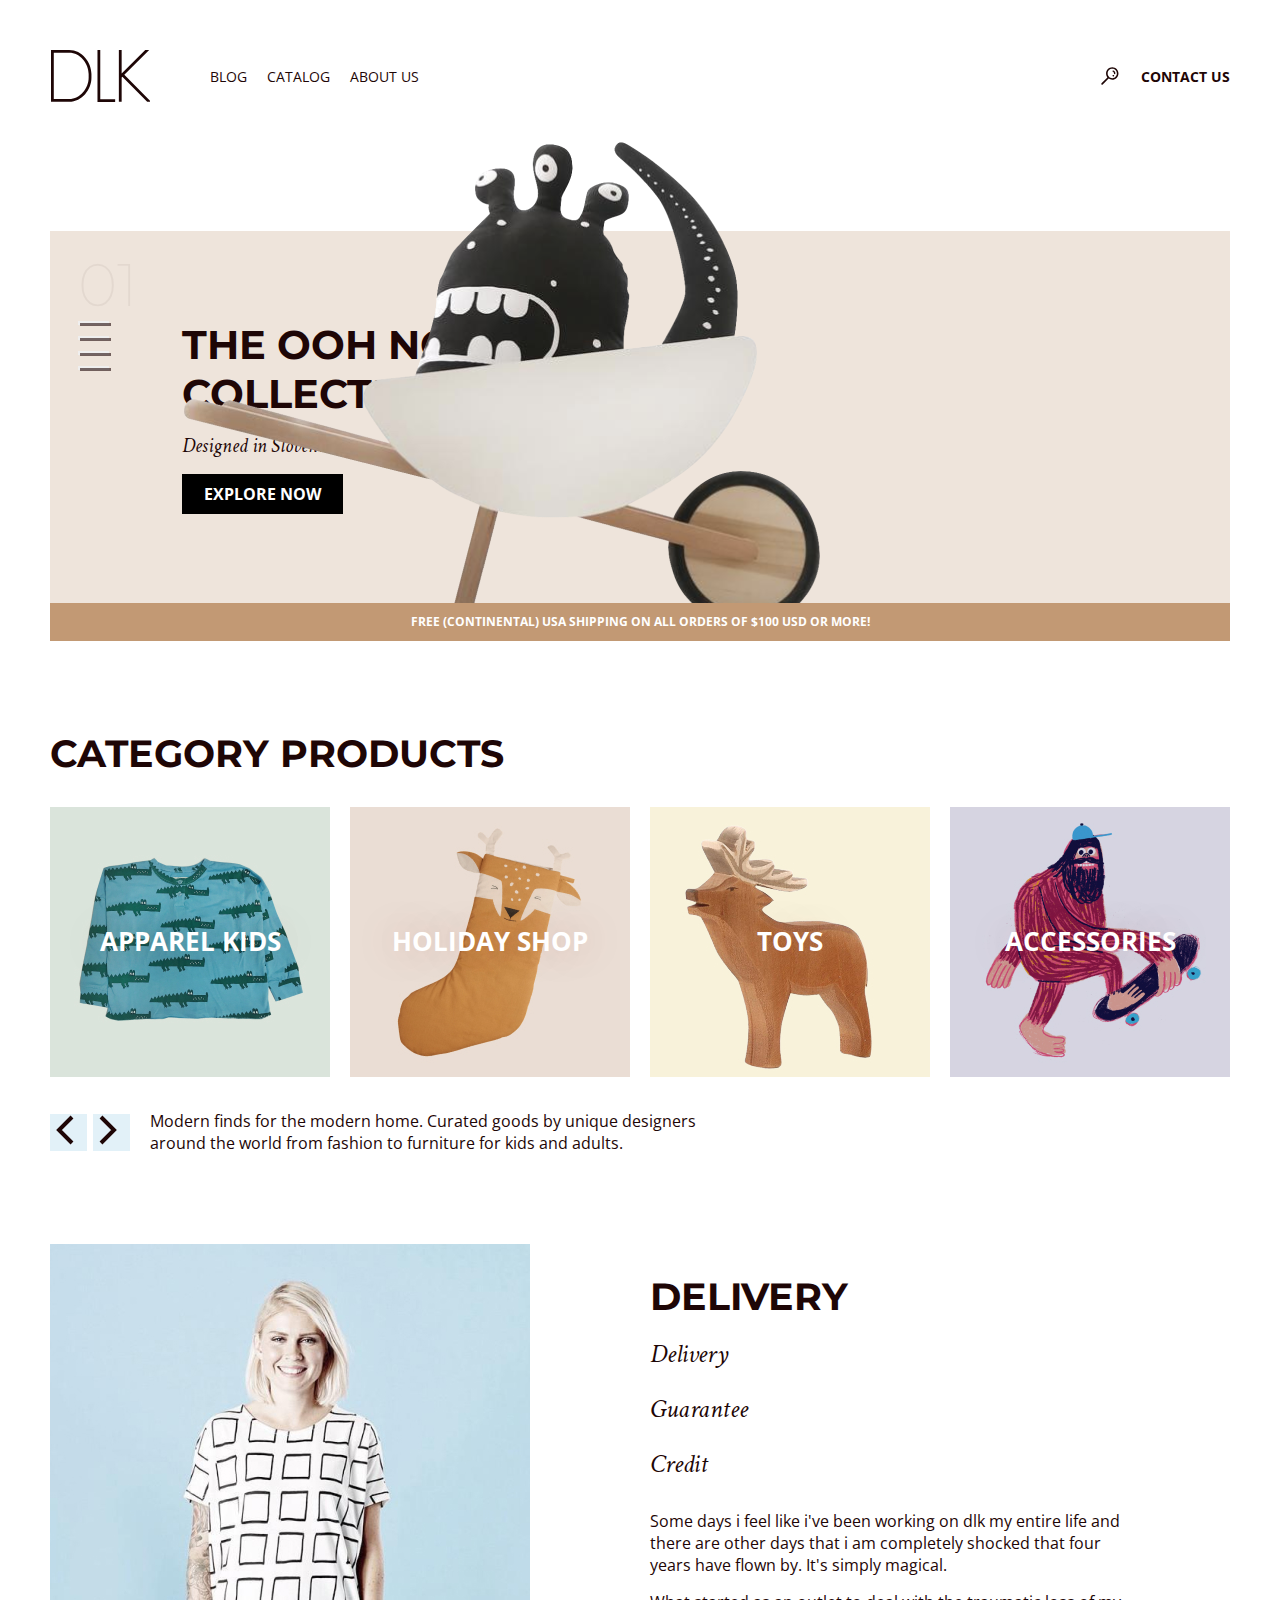
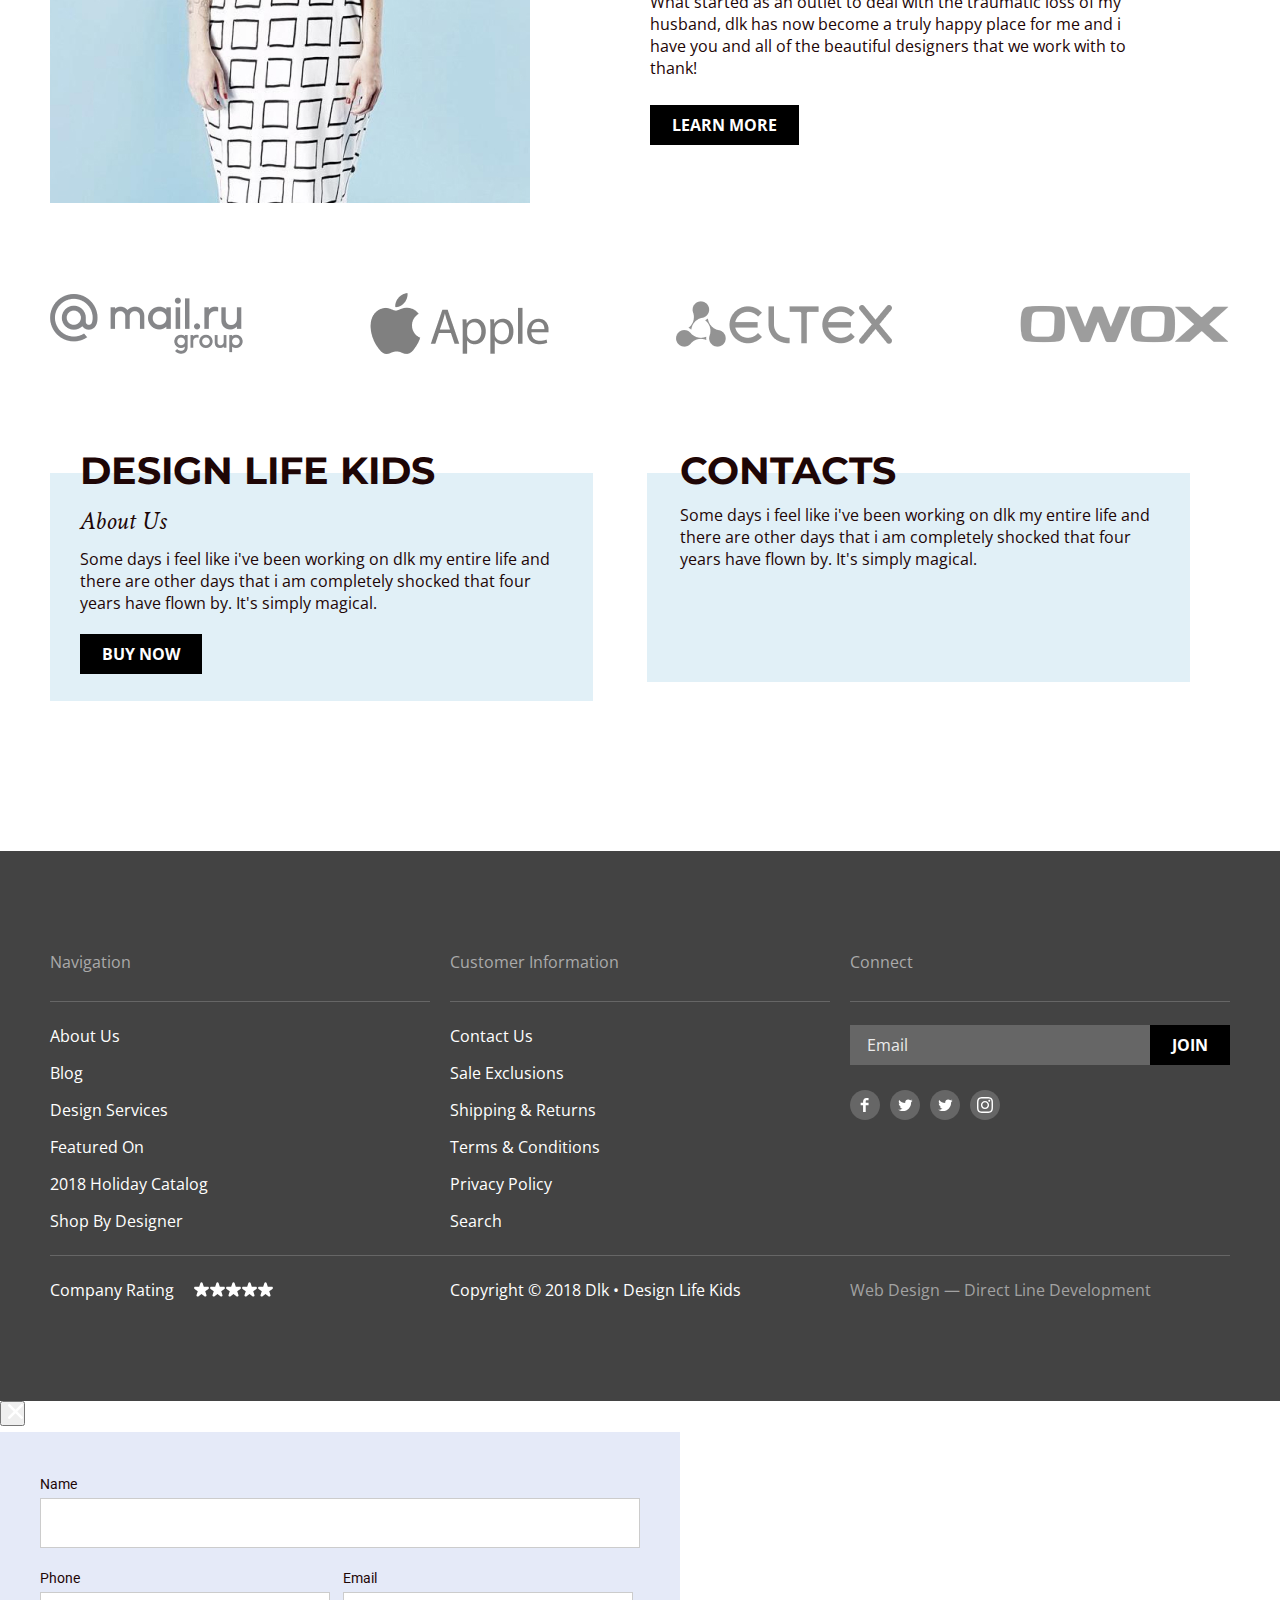
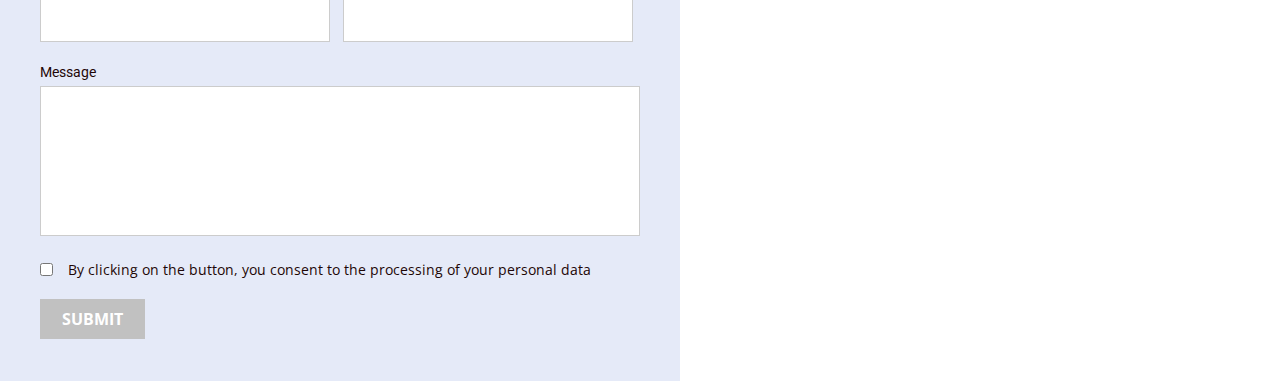
==== index.html @ 6e09ce05 "fix: checking with pixel perfect" ====
<!DOCTYPE html>
<html lang="en">
  <head>
    <meta charset="UTF-8" />
    <meta http-equiv="X-UA-Compatible" content="IE=edge" />
    <meta name="viewport" content="width=device-width, initial-scale=1.0" />
    <title>DLK</title>
    <link rel="stylesheet" href="styles/normalize.css" />
    <link rel="stylesheet" href="styles/common.css" />
    <link rel="stylesheet" href="styles/style.css" />
    <link rel="stylesheet" href="styles/popup.css" />
    <link rel="preconnect" href="https://fonts.googleapis.com" />
    <link rel="preconnect" href="https://fonts.gstatic.com" crossorigin />
    <link
      href="https://fonts.googleapis.com/css2?family=Crimson+Text:ital,wght@1,400;1,700&family=Montserrat:wght@200;600;700&family=Open+Sans:wght@400;700&family=Roboto&display=swap"
      rel="stylesheet"
    />
  </head>
  <body>
    <header class="header header--big">
      <div class="container">
        <div class="header-wrapper">
          <div class="links-wrapper">
            <a href="./index.html" class="logo">
              <svg class="logo__image">
                <title>Icon: Logo</title>
                <use xlink:href="./static/icons/sprite.svg#logo"></use>
              </svg>
            </a>
            <nav>
              <ul class="header-nav">
                <li>
                  <a href="#" class="header-nav__link">Blog</a>
                </li>
                <li>
                  <a href="./pages/catalog.html" class="header-nav__link"
                    >Catalog</a
                  >
                </li>
                <li>
                  <a href="#" class="header-nav__link">About Us</a>
                </li>
              </ul>
            </nav>
          </div>
          <div class="search-wrapper">
            <svg class="search">
              <title>Icon: Search</title>
              <use xlink:href="./static/icons/sprite.svg#search"></use>
            </svg>
            <a href="./pages/contacts.html" class="contact">Contact Us</a>
          </div>
        </div>
      </div>
    </header>
    <main>
      <section class="main">
        <div class="container container-column">
          <div class="main-background">
            <div class="count-wrapper">
              <span class="count">01</span>
              <div class="control-wrapper">
                <button class="control">
                  <svg class="control__line">
                    <title>Icon: Line</title>
                    <use xlink:href="./static/icons/sprite.svg#line"></use>
                  </svg>
                </button>
                <button class="control">
                  <svg class="control__line">
                    <title>Icon: Line</title>
                    <use xlink:href="./static/icons/sprite.svg#line"></use>
                  </svg>
                </button>
                <button class="control">
                  <svg class="control__line">
                    <title>Icon: Line</title>
                    <use xlink:href="./static/icons/sprite.svg#line"></use>
                  </svg>
                </button>
                <button class="control">
                  <svg class="control__line">
                    <title>Icon: Line</title>
                    <use xlink:href="./static/icons/sprite.svg#line"></use>
                  </svg>
                </button>
              </div>
            </div>
            <div class="main-info">
              <h1 class="title">THE OOH NOO COLLECTION</h1>
              <span class="designed">Designed in Slovenia</span>
              <button type="submit" class="button">EXPLORE NOW</button>
            </div>
          </div>
          <p class="offer">
            Free (continental) USA shipping on all orders of $100 USD or more!
          </p>
          <img
            src="./static/img/monster.png"
            alt="Image: Monster"
            class="banner"
          />
        </div>
      </section>
      <section class="category">
        <div class="container">
          <h2 class="subtitle">Category Products</h2>
          <ul class="category-list">
            <li>
              <div class="category-list-wrapper">
                <img
                  src="./static/img/apparel_kids.jpg"
                  alt="Image: Apparel Kids"
                  class="category-list__item"
                /><a href="#"> <h4 class="groups">APPAREL KIDS</h4></a>
              </div>
            </li>
            <li>
              <div class="category-list-wrapper">
                <img
                  src="./static/img/holiday_shop.jpg"
                  alt="Image: Holiday Shop"
                  class="category-list__item"
                />
                <a href="#"> <h4 class="groups">HOLIDAY SHOP</h4></a>
              </div>
            </li>
            <li>
              <div class="category-list-wrapper">
                <img
                  src="./static/img/toys.jpg"
                  alt="Image: Toys"
                  class="category-list__item"
                />
                <a href="./pages/toys.html"> <h4 class="groups">TOYS</h4></a>
              </div>
            </li>
            <li>
              <div class="category-list-wrapper">
                <img
                  src="./static/img/accessories.jpg"
                  alt="Image: Accessories"
                  class="category-list__item"
                />
                <a href="#"> <h4 class="groups">ACCESSORIES</h4></a>
              </div>
            </li>
          </ul>
          <div class="arrows-wrapper">
            <div class="arrows">
              <button class="arrows-button">
                <svg class="arrows-button__icon">
                  <title>Icon: Arrow Prev</title>
                  <use xlink:href="./static/icons/sprite.svg#arrow_prev"></use>
                </svg></button
              ><button class="arrows-button">
                <svg class="arrows-button__icon">
                  <title>Icon: Arrow Next</title>
                  <use xlink:href="./static/icons/sprite.svg#arrow_next"></use>
                </svg>
              </button>
            </div>
            <p class="info">
              Modern finds for the modern home. Curated goods by unique
              designers around the world from fashion to furniture for kids and
              adults.
            </p>
          </div>
        </div>
      </section>
      <section class="delivery">
        <div class="container">
          <div class="delivery-wrapper">
            <img
              src="./static/img/delivery.jpg"
              alt="Image: Delivery"
              class="delivery-image"
            />
            <div class="delivery-info">
              <h2 class="subtitle">Delivery</h2>
              <ul class="delivery-list">
                <li><h3 class="italic">Delivery</h3></li>
                <li><h3 class="italic">Guarantee</h3></li>
                <li><h3 class="italic">Credit</h3></li>
              </ul>
              <div class="info-wrapper">
                <p class="info">
                  Some days i feel like i've been working on dlk my entire life
                  and there are other days that i am completely shocked that
                  four years have flown by. It's simply magical.
                </p>
                <p class="info">
                  What started as an outlet to deal with the traumatic loss of
                  my husband, dlk has now become a truly happy place for me and
                  i have you and all of the beautiful designers that we work
                  with to thank!
                </p>
              </div>
              <a href="#" class="button button-link">LEARN MORE</a>
            </div>
          </div>
        </div>
      </section>
      <section class="awards">
        <div class="container">
          <h2 class="hidden">Awards</h2>
          <ul class="awards-list">
            <li>
              <img src="./static/img/mailru.png" alt="Image: Mail Ru" />
            </li>
            <li><img src="./static/img/apple.png" alt="Image: Apple" /></li>
            <li><img src="./static/img/eltex.png" alt="Image: Eltex" /></li>
            <li>
              <img src="./static/img/owox.png" alt="Image: Owox" />
            </li>
          </ul>
        </div>
      </section>
      <div class="container">
        <div class="about-wrapper">
          <section class="design">
            <h2 class="subtitle">Design Life Kids</h2>
            <span class="italic">About Us</span>
            <p class="info">
              Some days i feel like i've been working on dlk my entire life and
              there are other days that i am completely shocked that four years
              have flown by. It's simply magical.
            </p>
            <a href="#" class="button button-link button-margin">buy now</a>
          </section>
          <section class="contacts">
            <h2 class="subtitle">Contacts</h2>
            <p class="info">
              Some days i feel like i've been working on dlk my entire life and
              there are other days that i am completely shocked that four years
              have flown by. It's simply magical.
            </p>
            <iframe
              src="https://www.google.com/maps/embed?pb=!1m18!1m12!1m3!1d2372.5508789216715!2d49.288043615981344!3d53.51221786997473!2m3!1f0!2f0!3f0!3m2!1i1024!2i768!4f13.1!3m3!1m2!1s0x416879ed1ada6fbd%3A0x751234490b1ca980!2sDirect%20Line%20Digital!5e0!3m2!1sru!2sru!4v1661177956763!5m2!1sru!2sru"
              width="483"
              height="196"
              style="border: 0"
              allowfullscreen=""
              loading="lazy"
              referrerpolicy="no-referrer-when-downgrade"
              class="map"
            ></iframe>
          </section>
        </div>
      </div>
    </main>
    <footer class="footer">
      <div class="container">
        <div class="footer-wrapper">
          <section class="footer-section">
            <h5 class="footer-title">Navigation</h5>
            <nav>
              <ul class="footer-nav">
                <li><a href="#" class="footer-nav__link">About Us</a></li>
                <li><a href="#" class="footer-nav__link">Blog</a></li>
                <li>
                  <a href="#" class="footer-nav__link">Design Services</a>
                </li>
                <li><a href="#" class="footer-nav__link">Featured On</a></li>
                <li>
                  <a href="#" class="footer-nav__link">2018 Holiday Catalog</a>
                </li>
                <li>
                  <a href="#" class="footer-nav__link">Shop By Designer</a>
                </li>
              </ul>
            </nav>
          </section>
          <section class="footer-section">
            <h5 class="footer-title">Customer Information</h5>
            <div class="footer-lines"></div>
            <nav>
              <ul class="footer-nav">
                <li>
                  <a href="./pages/contacts.html" class="footer-nav__link"
                    >Contact Us</a
                  >
                </li>
                <li>
                  <a href="#" class="footer-nav__link">Sale Exclusions</a>
                </li>
                <li>
                  <a href="#" class="footer-nav__link">Shipping & Returns</a>
                </li>
                <li>
                  <a href="#" class="footer-nav__link">Terms & Conditions</a>
                </li>
                <li><a href="#" class="footer-nav__link">Privacy Policy</a></li>
                <li><a href="#" class="footer-nav__link">Search</a></li>
              </ul>
            </nav>
          </section>
          <section class="footer-section">
            <h5 class="footer-title">Connect</h5>
            <div class="footer-lines"></div>
            <form action="#">
              <div class="footer-form">
                <label for="input-email-footer"></label>
                <input
                  type="email"
                  id="input-email-footer"
                  placeholder="Email"
                  class="footer-input"
                />
                <button type="submit" class="button">Join</button>
              </div>
            </form>
            <ul class="social-list">
              <li>
                <a
                  href="https://www.facebook.com/"
                  class="social-list__link"
                  target="_blank"
                >
                  <svg class="social-list__icon">
                    <title>Icon: Facebook</title>
                    <use xlink:href="./static/icons/sprite.svg#facebook"></use>
                  </svg>
                </a>
              </li>
              <li>
                <a
                  href="https://twitter.com/"
                  class="social-list__link"
                  target="_blank"
                >
                  <svg class="social-list__icon">
                    <title>Icon: Twitter</title>
                    <use xlink:href="./static/icons/sprite.svg#twitter"></use>
                  </svg>
                </a>
              </li>
              <li>
                <a
                  href="https://pinterest.com/"
                  class="social-list__link"
                  target="_blank"
                >
                  <svg class="social-list__icon">
                    <title>Icon: Pinterest</title>
                    <use xlink:href="./static/icons/sprite.svg#pinterest"></use>
                  </svg>
                </a>
              </li>
              <li>
                <a
                  href="https://www.instagram.com/"
                  class="social-list__link"
                  target="_blank"
                >
                  <svg class="social-list__icon">
                    <title>Icon: instagram</title>
                    <use xlink:href="./static/icons/sprite.svg#instagram"></use>
                  </svg>
                </a>
              </li>
            </ul>
          </section>
        </div>
        <div class="footer-bottom-wrapper">
          <fieldset class="rating">
            <legend class="rating__caption">Company Rating</legend>
            <div class="rating-group">
              <input
                type="radio"
                name="star"
                value="1"
                aria-label="Ужасно"
                class="rating__star"
                checked
              />
              <input
                type="radio"
                name="star"
                value="2"
                aria-label="Сносно"
                class="rating__star"
              />
              <input
                type="radio"
                name="star"
                value="3"
                aria-label="Нормально"
                class="rating__star"
              />
              <input
                type="radio"
                name="star"
                value="4"
                aria-label="Хорошо"
                class="rating__star"
              />
              <input
                type="radio"
                name="star"
                value="5"
                aria-label="Отлично"
                class="rating__star"
              />
            </div>
          </fieldset>
          <span class="footer-bottom"
            >Copyright © 2018 Dlk • Design Life Kids</span
          >
          <span class="footer-bottom footer-bottom--light"
            >Web Design — Direct Line Development</span
          >
        </div>
      </div>
    </footer>
    <section class="popup">
      <h1 class="hidden">EXPLORE NOW</h1>
      <!-- Синяя подложка -->
      <div class="popup__overlay"></div>
      <!-- -->
      <div class="popup__dialog">
        <button class="close-button">
          <svg class="close-button__icon">
            <title>Icon: Close Button</title>
            <use xlink:href="./static/icons/sprite.svg#close"></use>
          </svg>
        </button>
        <form action="#" class="form">
          <div class="form-wrapper">
            <div>
              <label
                for="input-name-popup"
                class="form__label form__label--roboto"
                >Name</label
              >
              <input
                type="text"
                id="input-name-popup"
                class="form__input name"
              />
            </div>
            <div class="phone-email">
              <div>
                <label
                  for="input-phone-popup"
                  class="form__label form__label--roboto"
                  >Phone</label
                >
                <input
                  type="tel"
                  id="input-phone-popup"
                  class="form__input phone"
                />
              </div>
              <div>
                <label
                  for="input-email-popup"
                  class="form__label form__label--roboto"
                  >Email</label
                >
                <input
                  type="email"
                  id="input-email-popup"
                  class="form__input email"
                />
              </div>
            </div>
            <div>
              <label
                for="input-message-popup"
                class="form__label form__label--roboto"
                >Message</label
              >
              <textarea
                id="input-message-popup"
                class="form__input message"
              ></textarea>
            </div>
            <div class="personal">
              <input type="checkbox" id="input-personal-popup" />
              <label for="input-personal-popup" class="form__personal"
                >By clicking on the button, you consent to the processing of
                your personal data</label
              >
            </div>
            <button type="submit" class="button button--disable">Submit</button>
          </div>
        </form>
      </div>
    </section>
  </body>
</html>
---- styles/common.css ----
* {
  box-sizing: border-box;
}

body {
  font-family: "Open Sans", sans-serif;
  font-style: normal;
  font-weight: 400;
  background-color: #fff;
  color: #1e0606;
  margin: 0;
}

h1,
h2,
h3,
h4,
h5,
h6,
p {
  margin: 0;
}

ul,
ol {
  padding: 0;
  margin: 0;
}

li {
  list-style-type: none;
}

a {
  text-decoration: none;
  color: #1e0606;
}

fieldset {
  border: none;
  margin: 0;
  padding: 0;
}

.container {
  max-width: 1180px;
  margin: auto;
}

.container-column {
  display: flex;
  flex-direction: column;
}

.section {
  margin: 60px 0 50px 0;
}

.form-wrapper {
  display: flex;
  flex-direction: column;
  row-gap: 20px;
}

.form {
  width: 680px;
  background-color: #e5eaf8;
  padding: 42px 40px;
}

.form__label {
  display: inline-block;
  font-size: 14px;
  font-weight: 400;
  line-height: 19px;
  margin-bottom: 3px;
}

.form__label--roboto {
  font-family: "Roboto";
  line-height: 16px;
  margin-bottom: 6px;
}

.form__personal {
  font-weight: 400;
  font-size: 14px;
  line-height: 19px;
}

.form__input {
  background: #ffffff;
  border: 1px solid rgba(0, 0, 0, 0.2);
}

.name {
  width: 600px;
  min-height: 50px;
}
.name::placeholder {
  padding-left: 20px;
}

.phone-email {
  display: flex;
}

.phone,
.email {
  width: 290px;
  min-height: 50px;
}

.message {
  width: 600px;
  min-height: 150px;
}

.message {
  min-height: 150px;
  resize: none;
}

.personal {
  display: flex;
  align-items: center;
  column-gap: 15px;
}

.title {
  font-family: "Montserrat", sans-serif;
  font-size: 40px;
  font-weight: 700;
  line-height: 49px;
  text-transform: uppercase;
}

.subtitle {
  font-family: "Montserrat", sans-serif;
  font-size: 38px;
  font-weight: 700;
  line-height: 46px;
  text-transform: uppercase;
}

.hidden {
  display: none;
}

.italic {
  font-family: "Crimson Text", sans-serif;
  font-style: italic;
  font-size: 26px;
  font-weight: 400;
  line-height: 34px;
}

.groups {
  position: absolute;
  top: 43%;
  font-weight: 700;
  font-size: 26px;
  line-height: 32px;
  text-transform: uppercase;
  color: #ffffff;
  text-shadow: 0px 0px 40px rgba(147, 3, 3, 0.25);
  width: 100%;
  text-align: center;
}

.info {
  font-size: 16px;
  font-weight: 400;
  line-height: 22px;
}

.button {
  font-size: 16px;
  font-weight: 700;
  line-height: 22px;
  text-align: center;
  text-transform: uppercase;
  color: #ffffff;
  background: #000;
  border: none;
  max-width: max-content;
  padding: 9px 22px;
  cursor: pointer;
}

.button--disable {
  background: #c1c1c1;
  cursor: default;
}

.button:hover {
  background: #c29974;
}

.button--disable:hover {
  background: #c1c1c1;
}

.button-link {
  display: block;
  max-width: max-content;
}

.header {
  margin: 50px 0 40px 0;
}

.header--big {
  margin-bottom: 129px;
}

.header-wrapper {
  display: flex;
  align-items: center;
  justify-content: space-between;
}

.links-wrapper {
  display: flex;
  align-items: center;
}

.logo {
  display: block;
  width: 100px;
  height: 52px;
  margin-right: 60px;
}

.logo__image {
  width: inherit;
  height: inherit;
}

.header-nav {
  display: flex;
  align-items: center;
  column-gap: 20px;
}

.header-nav__link,
.contact {
  font-size: 14px;
  line-height: 19px;
  text-transform: uppercase;
}

.search-wrapper {
  display: flex;
  align-items: center;
  column-gap: 20px;
}

.search {
  width: 24px;
  height: 24px;
}

.contact {
  font-weight: 700;
}

.breadcrumbs {
  margin-top: 15px;
  margin-bottom: 50px;
}

.breadcrumbs-list {
  display: flex;
}

.breadcrumbs-list__item {
  font-family: "Crimson Text", sans-serif;
  font-style: italic;
  font-size: 20px;
  font-weight: 400;
  line-height: 26px;
  margin-right: 20px;
}

.breadcrumbs-list__item:nth-last-child(1) {
  opacity: 0.5;
}

.breadcrumbs-list__item:not(:last-child)::after {
  content: url("../static/icons/small_arrow.svg");
  margin-left: 20px;
}

.nav-list {
  display: flex;
  justify-content: space-between;
  align-items: center;
}

.pagination {
  display: flex;
  justify-content: space-between;
  width: 234px;
}

.pagination__link {
  font-family: "Montserrat", sans-serif;
  font-weight: 700;
  font-size: 16px;
  line-height: 20px;
  text-transform: uppercase;
}

.arrow {
  width: 30px;
  height: 30px;
  padding: 0;
  background: transparent;
  border: none;
  cursor: pointer;
}

.arrow__icon {
  width: inherit;
  height: inherit;
  opacity: 0.12;
}

.footer {
  background-color: #434343;
  padding: 100px 0;
}

.footer-wrapper {
  display: flex;
  justify-content: space-between;
  margin-bottom: 23px;
}

.footer-title {
  font-size: 16px;
  font-weight: 400;
  line-height: 22px;
  color: #aaaaaa;
  margin-bottom: 23px;
  border-bottom: 1px solid #666666;
  padding-bottom: 28px;
}

.footer-section {
  width: 380px;
}

.footer-nav {
  display: flex;
  flex-direction: column;
  row-gap: 15px;
}

.footer-nav__link,
.footer-bottom,
.rating {
  font-size: 16px;
  font-weight: 400;
  line-height: 22px;
  color: #ffffff;
}

.footer-form {
  display: flex;
}

.footer-input {
  width: 300px;
  min-height: 40px;
  background: #666666;
  border: none;
  box-shadow: none;
}

.footer-input::placeholder {
  font-size: 16px;
  font-weight: 400;
  line-height: 22px;
  color: #ebebeb;
  padding-left: 15px;
}

.social-list {
  display: flex;
  align-items: center;
  column-gap: 10px;
  margin-top: 25px;
}

.social-list__link {
  display: block;
  width: 30px;
  height: 30px;
}

.social-list__icon {
  width: inherit;
  height: inherit;
}

.footer-bottom-wrapper {
  display: flex;
  align-items: center;
  justify-content: space-between;
  border-top: 1px solid #666666;
  padding-top: 23px;
}

.rating {
  display: flex;
  align-items: center;
  column-gap: 20px;
}

.rating:focus-within {
  color: #c29974;
}

.rating-group {
  position: relative;
  width: 5em;
  height: 1em;
  background-image: url("../static/icons/star.svg");
  background-size: 1em auto;
  background-repeat: repeat-x;
}

.rating__star {
  position: absolute;
  top: 0;
  left: 0;
  width: 1em;
  height: 1em;
  appearance: none;
  background-size: 1em auto;
  background-repeat: repeat-x;
  font-size: inherit;
  cursor: pointer;
  margin: 0;
}

.rating__star:checked {
  background-image: url("../static/icons/star-click.svg");
}

.rating__star:nth-of-type(1) {
  z-index: 5;
  width: 1em;
}

.rating__star:nth-of-type(2) {
  z-index: 4;
  width: 2em;
}

.rating__star:nth-of-type(3) {
  z-index: 3;
  width: 3em;
}

.rating__star:nth-of-type(4) {
  z-index: 2;
  width: 4em;
}

.rating__star:nth-of-type(5) {
  z-index: 1;
  width: 5em;
}

.rating__caption {
  float: left;
}

.rating,
.footer-bottom {
  width: 380px;
}

.footer-bottom--light {
  color: #a2a2a2;
}
---- styles/style.css ----
.main,
.category,
.delivery,
.awards {
  margin-bottom: 90px;
}

.main {
  position: relative;
}

.main-background {
  display: flex;
  column-gap: 44px;
  background: #eee4db;
}

.count-wrapper {
  margin: 17px 0 10px 28px;
}

.count {
  font-family: "Montserrat", sans-serif;
  font-weight: 200;
  font-size: 60px;
  line-height: 73px;
  color: rgba(30, 6, 6, 0.05);
}

.control-wrapper {
  display: flex;
  flex-direction: column;
  row-gap: 11px;
  width: 31px;
}

.control {
  width: 31px;
  height: 3px;
  margin: 0;
  padding: 0;
  cursor: pointer;
}

.control__line {
  display: block;
  width: inherit;
  height: inherit;
}

.main-info {
  display: flex;
  flex-direction: column;
  row-gap: 15px;
  max-width: 307px;
  margin: 89px 0 89px 0;
}

.designed {
  font-family: "Crimson Text", sans-serif;
  font-style: italic;
  font-size: 20px;
  font-weight: 400;
  line-height: 26px;
}

.banner {
  position: absolute;
  top: -89px;
  right: 460px;
  width: 636px;
}

.offer {
  font-weight: 700;
  font-size: 12px;
  line-height: 16px;
  text-align: center;
  text-transform: uppercase;
  color: #ffffff;
  background: #c29974;
  padding: 11px 0;
  z-index: 3;
}

.category-list {
  display: flex;
  justify-content: space-between;
  flex-wrap: wrap;
  margin: 30px 0 30px 0;
}

.category-list-wrapper {
  position: relative;
}

.category-list__item {
  width: 280px;
  height: 270px;
}

.arrows-wrapper {
  display: flex;
  align-items: center;
  column-gap: 20px;
  max-width: 680px;
}

.arrows {
  display: flex;
  column-gap: 6px;
}

.arrows-button {
  width: 37px;
  height: 37px;
  background: rgba(112, 187, 220, 0.2);
  border: none;
  cursor: pointer;
}

.arrows-button__icon {
  width: inherit;
  height: inherit;
}

.delivery-wrapper {
  display: flex;
  column-gap: 60px;
}

.delivery-image {
  width: 480px;
}

.delivery-info {
  max-width: 540px;
  padding-left: 60px;
  margin: 30px 0 57px 0;
}

.delivery-list {
  display: flex;
  flex-direction: column;
  row-gap: 21px;
  margin: 17px 0 29px 0;
}

.info-wrapper {
  display: flex;
  flex-direction: column;
  row-gap: 15px;
  margin-bottom: 26px;
}

.awards-list {
  display: flex;
  justify-content: space-between;
  align-items: center;
}

.about-wrapper {
  position: relative;
  display: flex;
  column-gap: 87px;
  margin-bottom: 45px;
}

.design,
.contacts {
  display: flex;
  flex-direction: column;
  row-gap: 10px;
  z-index: 2;
  max-width: 483px;
  margin-left: 30px;
}

.design::after {
  content: "";
  display: block;
  position: absolute;
  top: 25px;
  left: 0;
  width: 543px;
  height: 228px;
  background-color: #e1f0f7;
  z-index: -1;
}

.contacts::after {
  content: "";
  display: block;
  position: absolute;
  top: 25px;
  right: 40px;
  width: 543px;
  height: 209px;
  background-color: #e1f0f7;
  z-index: -1;
}

.button-margin {
  margin-top: 10px;
}

.map {
  margin-top: 30px;
}
---- styles/popup.css ----
.close-button {
  width: 25px;
  height: 25px;
  cursor: pointer;
}

.close-button__icon {
  width: inherit;
  height: inherit;
}

.overlay {
  background: rgba(125, 151, 218, 0.8);
  /* Потом будут доп стили */
}

.dialog {
  width: 680px;
  margin: auto;
}
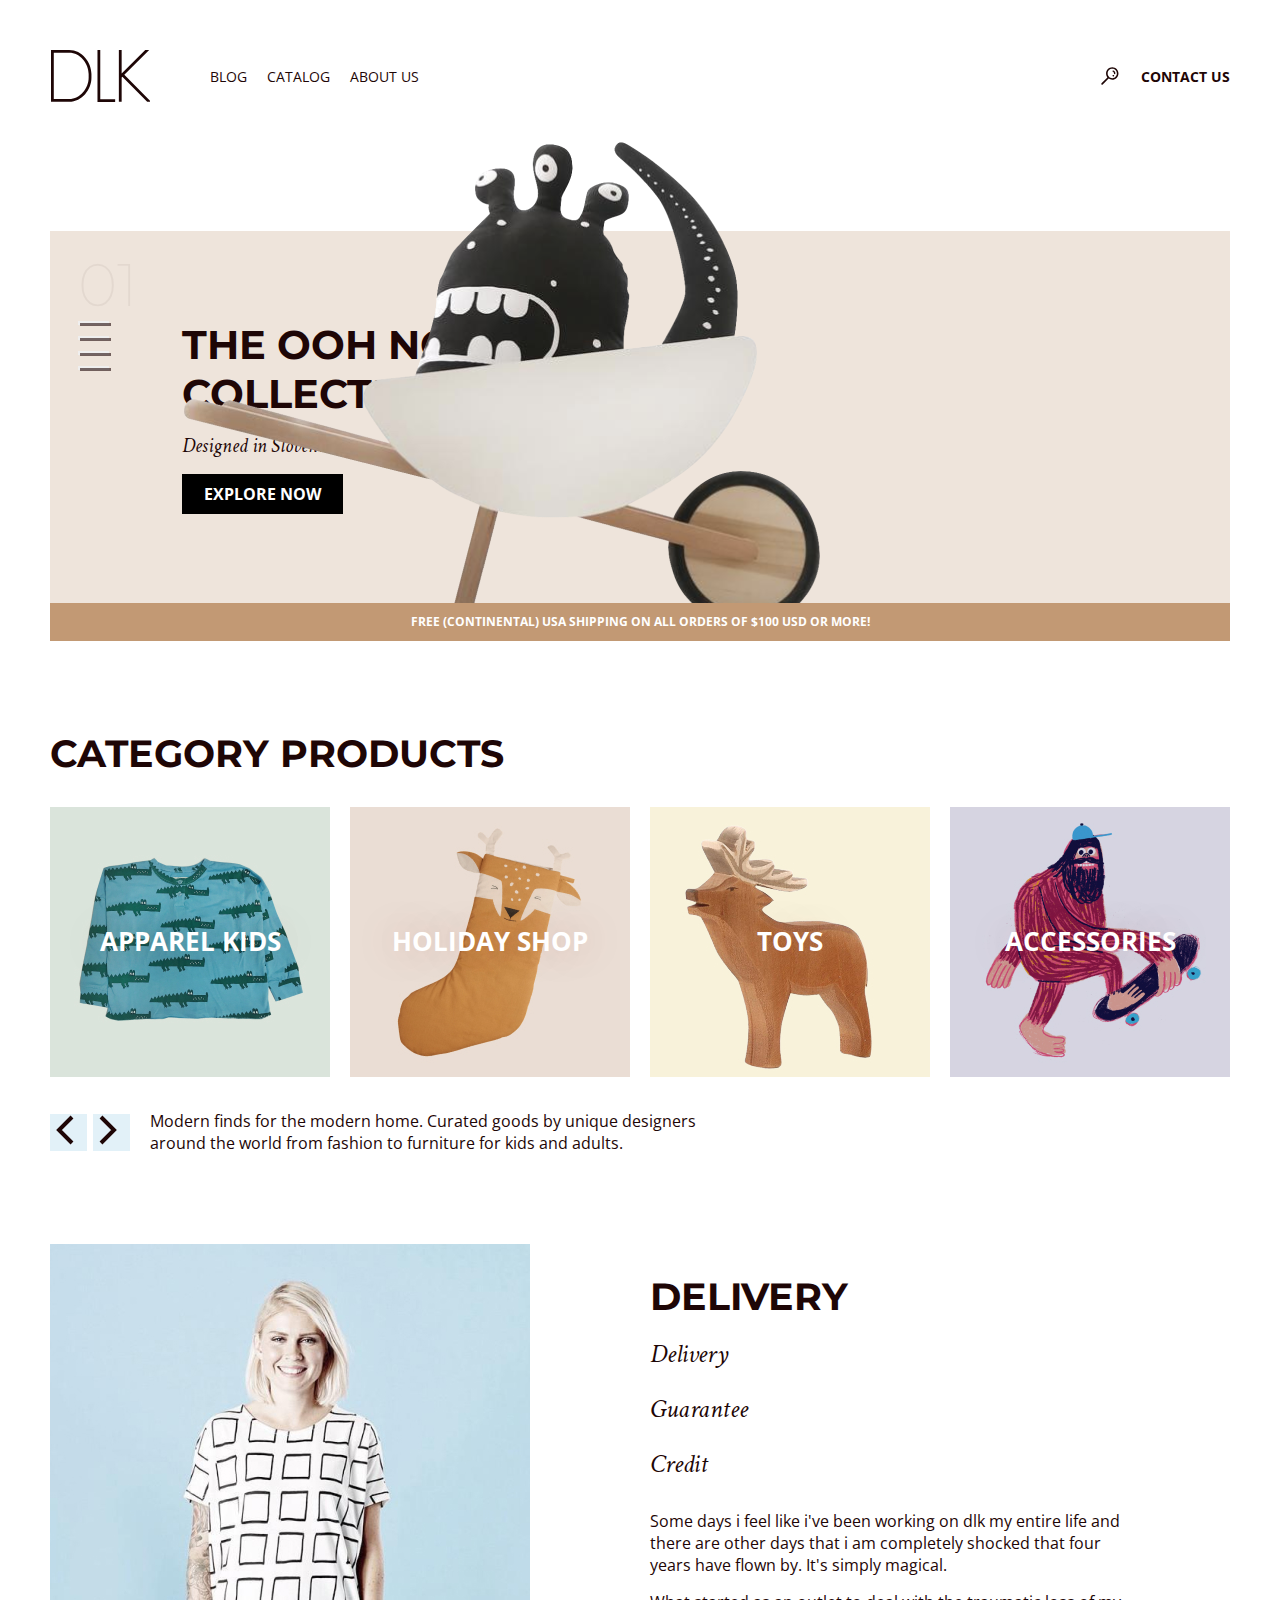
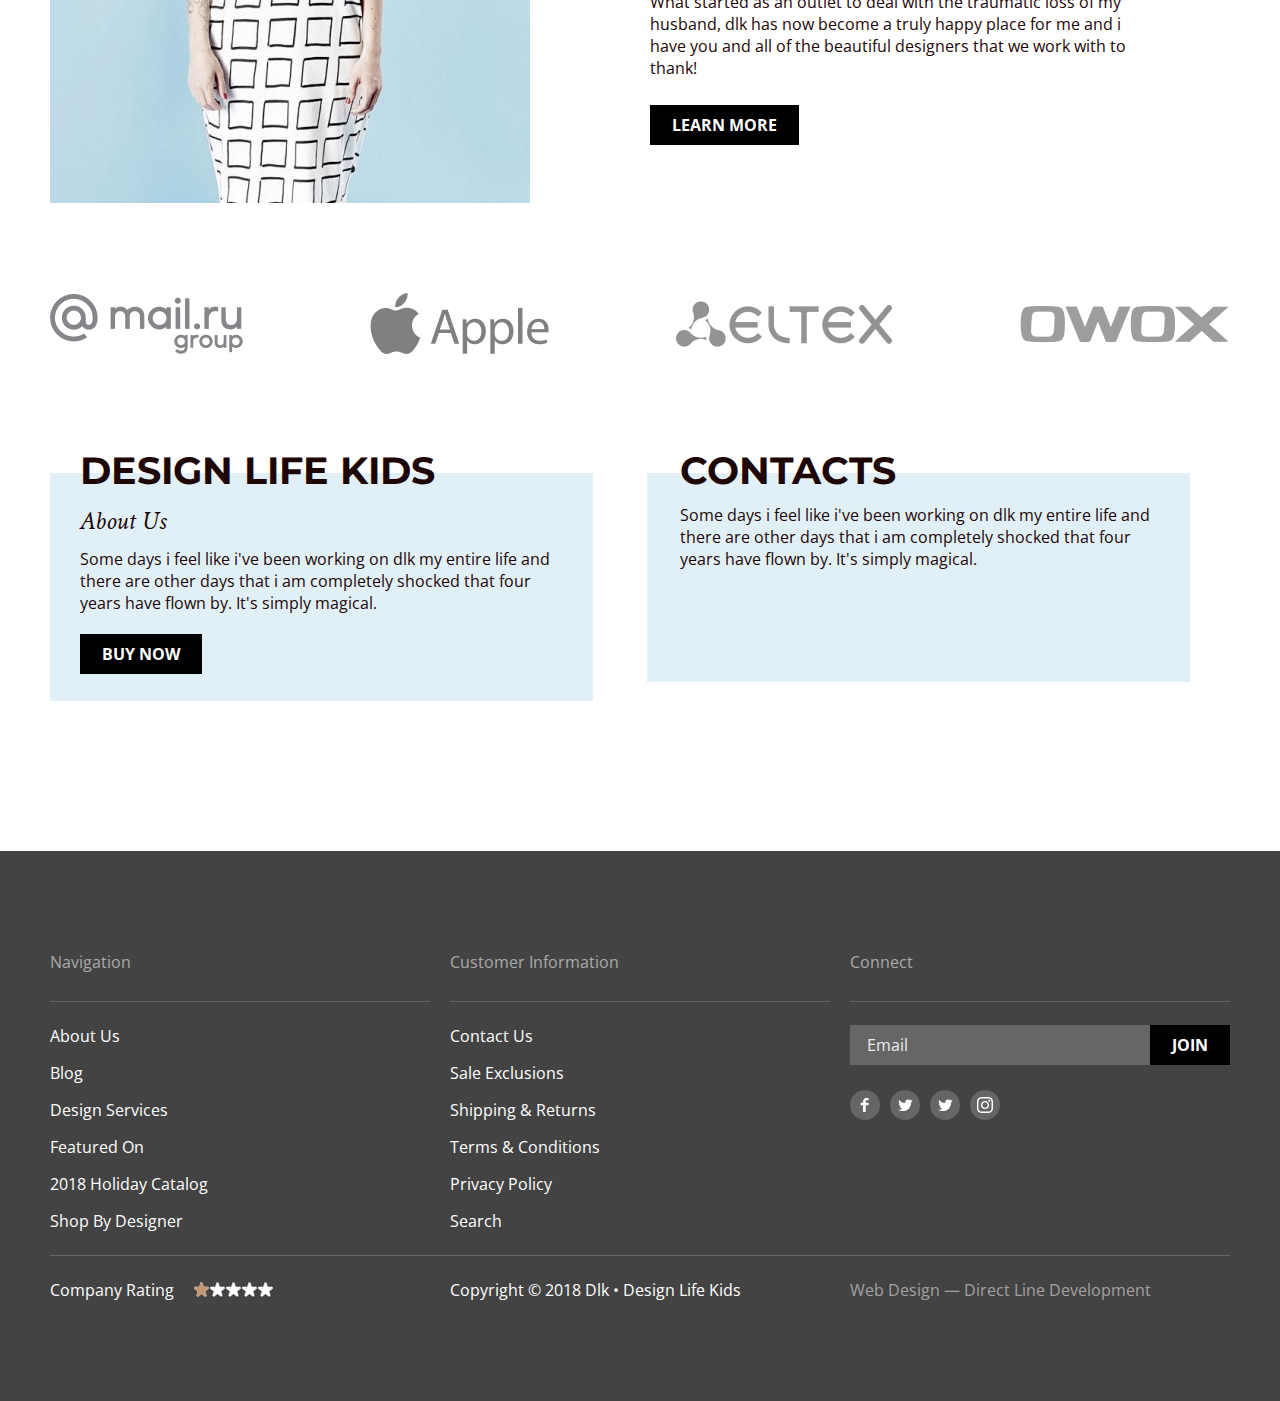
==== commit 93254db6: "added checkbox for popup" ====
--- a/index.html
+++ b/index.html
@@ -89,7 +89,9 @@
             <div class="main-info">
               <h1 class="title">THE OOH NOO COLLECTION</h1>
               <span class="designed">Designed in Slovenia</span>
-              <button type="submit" class="button">EXPLORE NOW</button>
+              <button type="submit" class="button popup-button">
+                EXPLORE NOW
+              </button>
             </div>
           </div>
           <p class="offer">
@@ -476,17 +478,17 @@
                 class="form__input message"
               ></textarea>
             </div>
-            <div class="personal">
-              <input type="checkbox" id="input-personal-popup" />
-              <label for="input-personal-popup" class="form__personal"
-                >By clicking on the button, you consent to the processing of
-                your personal data</label
-              >
-            </div>
-            <button type="submit" class="button button--disable">Submit</button>
+            <label class="personal form__personal">
+              <input type="checkbox" class="form__input checkbox" />
+              <div class="check"></div>
+              By clicking on the button, you consent to the processing of your
+              personal data
+            </label>
+            <button type="submit" class="button" disabled>Submit</button>
           </div>
         </form>
       </div>
     </section>
+    <script src="./js/index.js"></script>
   </body>
 </html>
--- a/styles/common.css
+++ b/styles/common.css
@@ -124,7 +124,7 @@
 .personal {
   display: flex;
   align-items: center;
-  column-gap: 15px;
+  padding-left: 35px;
 }
 
 .title {
@@ -188,22 +188,34 @@
   cursor: pointer;
 }
 
-.button--disable {
-  background: #c1c1c1;
-  cursor: default;
-}
-
 .button:hover {
   background: #c29974;
 }
 
-.button--disable:hover {
+.button:disabled {
   background: #c1c1c1;
 }
 
 .button-link {
   display: block;
   max-width: max-content;
+}
+
+.checkbox {
+  position: absolute;
+  appearance: none;
+}
+
+.check {
+  position: absolute;
+  width: 19px;
+  height: 19px;
+  background-image: url("../static/icons/checkbox_off.svg");
+  margin-left: -35px;
+}
+
+.checkbox:checked + .check {
+  background-image: url("../static/icons/checkbox_on.svg");
 }
 
 .header {
--- a/styles/popup.css
+++ b/styles/popup.css
@@ -1,20 +1,39 @@
+.popup {
+  display: none;
+}
+
+.popup__overlay {
+  position: fixed;
+  top: 0;
+  left: 0;
+  background-color: rgba(125, 151, 218, 0.8);
+  width: 100%;
+  height: 100%;
+  z-index: 10;
+}
+
+.popup__dialog {
+  position: fixed;
+  top: 50%;
+  left: 50%;
+  transform: translate(-50%, -50%);
+  z-index: 11;
+  width: 680px;
+}
+
 .close-button {
+  position: absolute;
+  top: 0;
+  right: -35px;
   width: 25px;
   height: 25px;
+  background-color: transparent;
+  border: none;
   cursor: pointer;
+  padding: 0;
 }
 
 .close-button__icon {
   width: inherit;
   height: inherit;
 }
-
-.overlay {
-  background: rgba(125, 151, 218, 0.8);
-  /* Потом будут доп стили */
-}
-
-.dialog {
-  width: 680px;
-  margin: auto;
-}
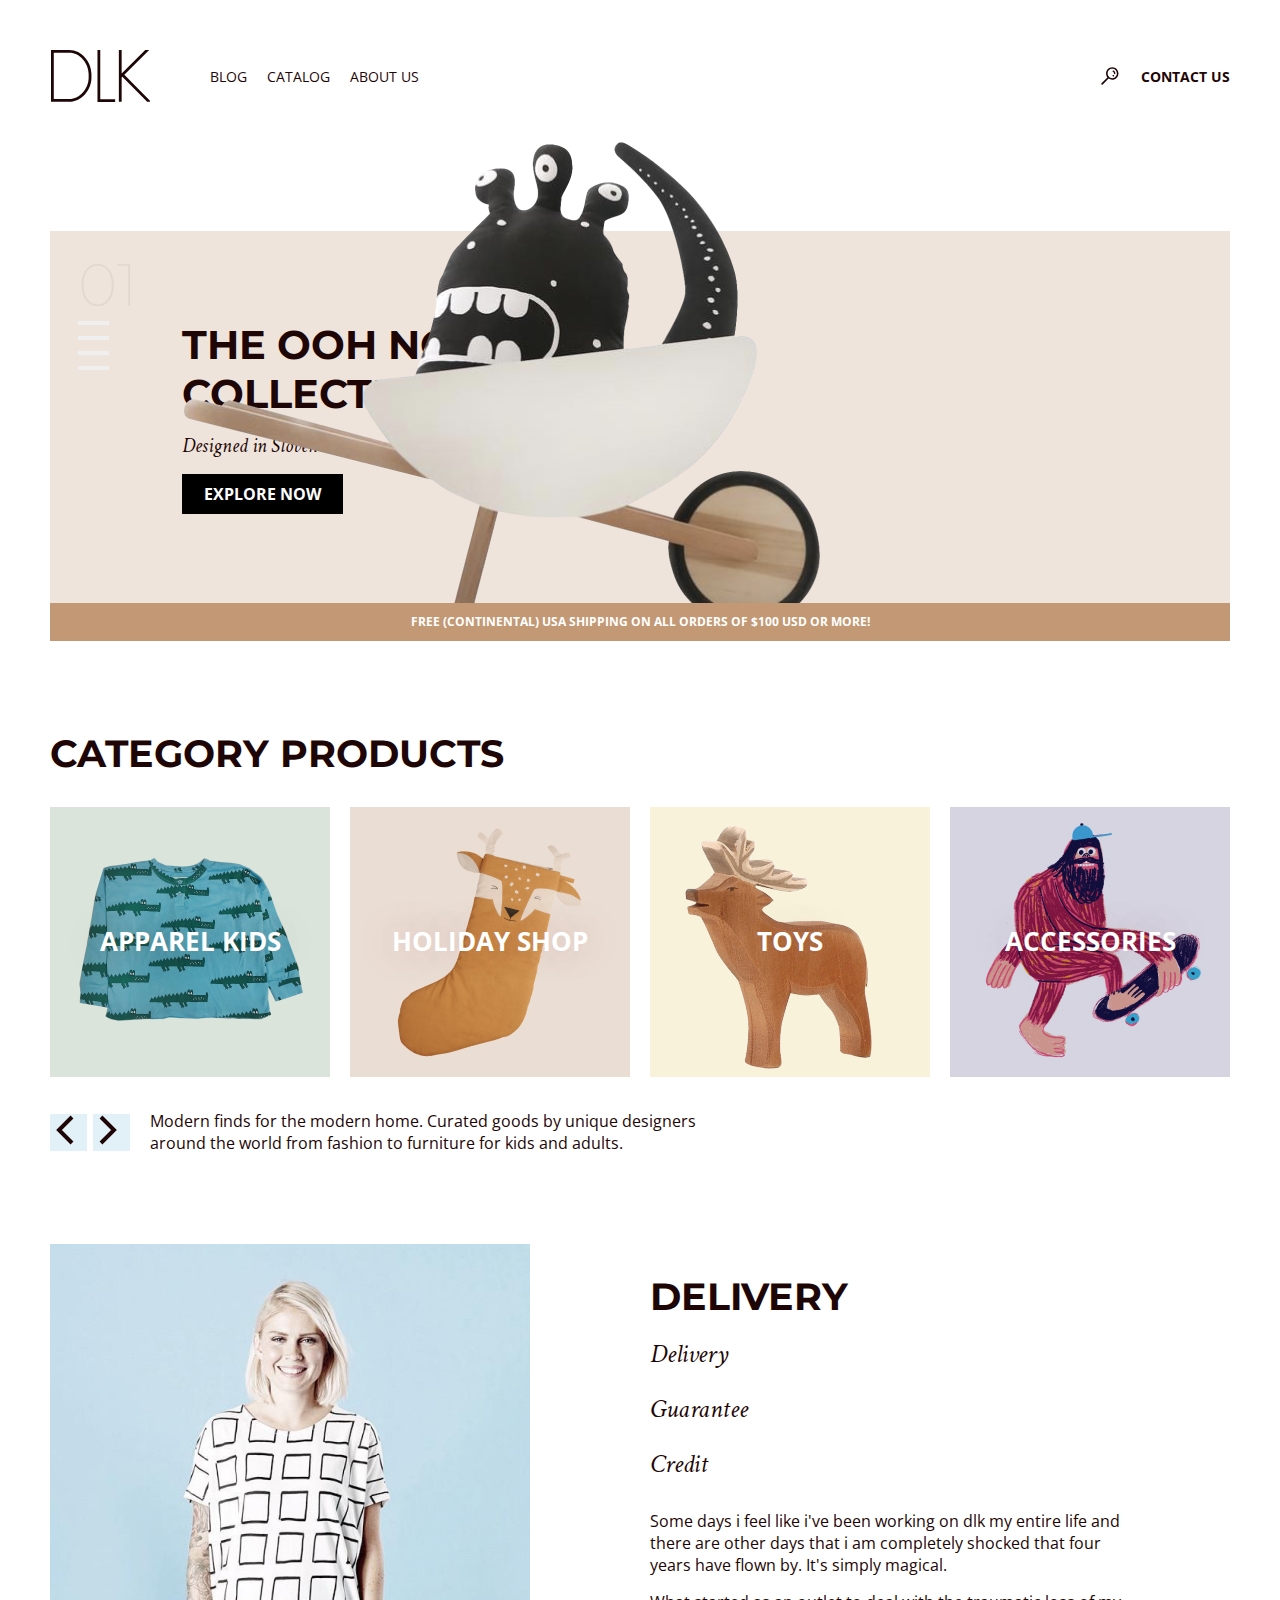
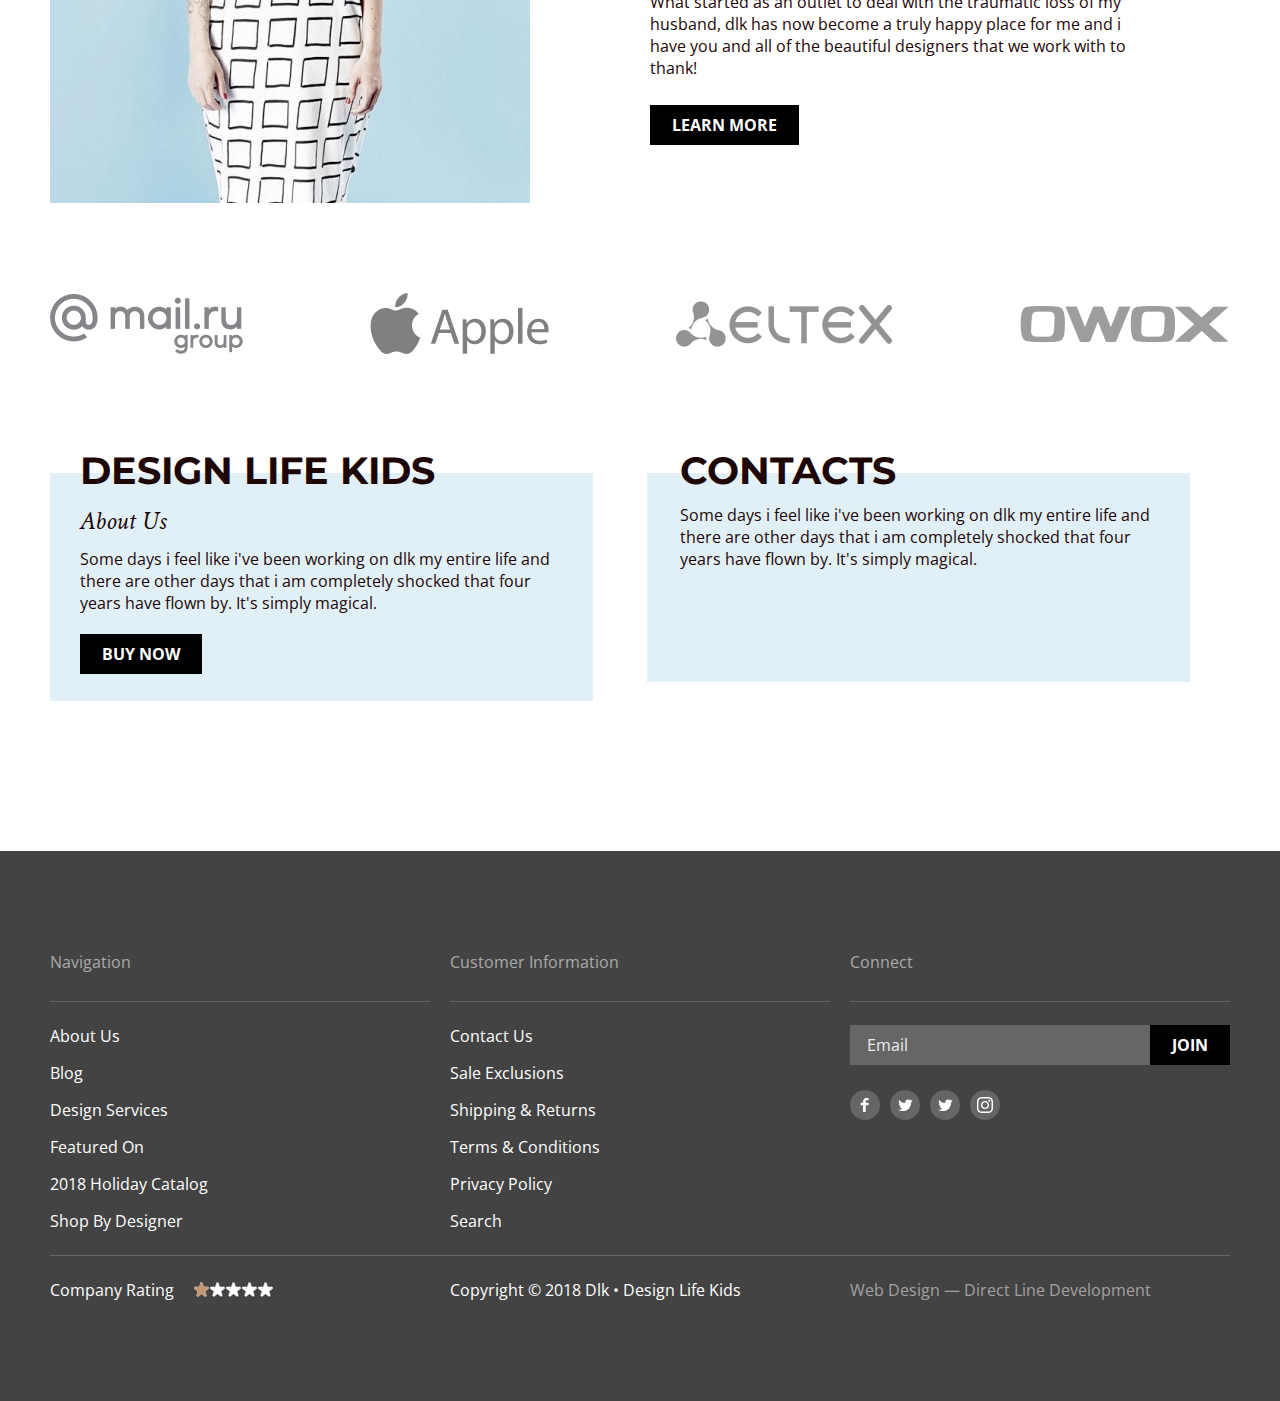
==== commit a94ecd7c: "fix: changed control lines in index.html" ====
--- a/index.html
+++ b/index.html
@@ -61,35 +61,23 @@
               <span class="count">01</span>
               <div class="control-wrapper">
                 <button class="control">
-                  <svg class="control__line">
-                    <title>Icon: Line</title>
-                    <use xlink:href="./static/icons/sprite.svg#line"></use>
-                  </svg>
+                  <span class="control__line control__line--checked"></span>
                 </button>
                 <button class="control">
-                  <svg class="control__line">
-                    <title>Icon: Line</title>
-                    <use xlink:href="./static/icons/sprite.svg#line"></use>
-                  </svg>
+                  <span class="control__line"></span>
                 </button>
                 <button class="control">
-                  <svg class="control__line">
-                    <title>Icon: Line</title>
-                    <use xlink:href="./static/icons/sprite.svg#line"></use>
-                  </svg>
+                  <span class="control__line"></span>
                 </button>
                 <button class="control">
-                  <svg class="control__line">
-                    <title>Icon: Line</title>
-                    <use xlink:href="./static/icons/sprite.svg#line"></use>
-                  </svg>
+                  <span class="control__line"></span>
                 </button>
               </div>
             </div>
             <div class="main-info">
               <h1 class="title">THE OOH NOO COLLECTION</h1>
               <span class="designed">Designed in Slovenia</span>
-              <button type="submit" class="button popup-button">
+              <button type="button" class="button popup-button">
                 EXPLORE NOW
               </button>
             </div>
--- a/styles/popup.css
+++ b/styles/popup.css
@@ -1,5 +1,9 @@
 .popup {
-  display: none;
+  visibility: hidden;
+}
+
+.popup--visible {
+  visibility: visible;
 }
 
 .popup__overlay {
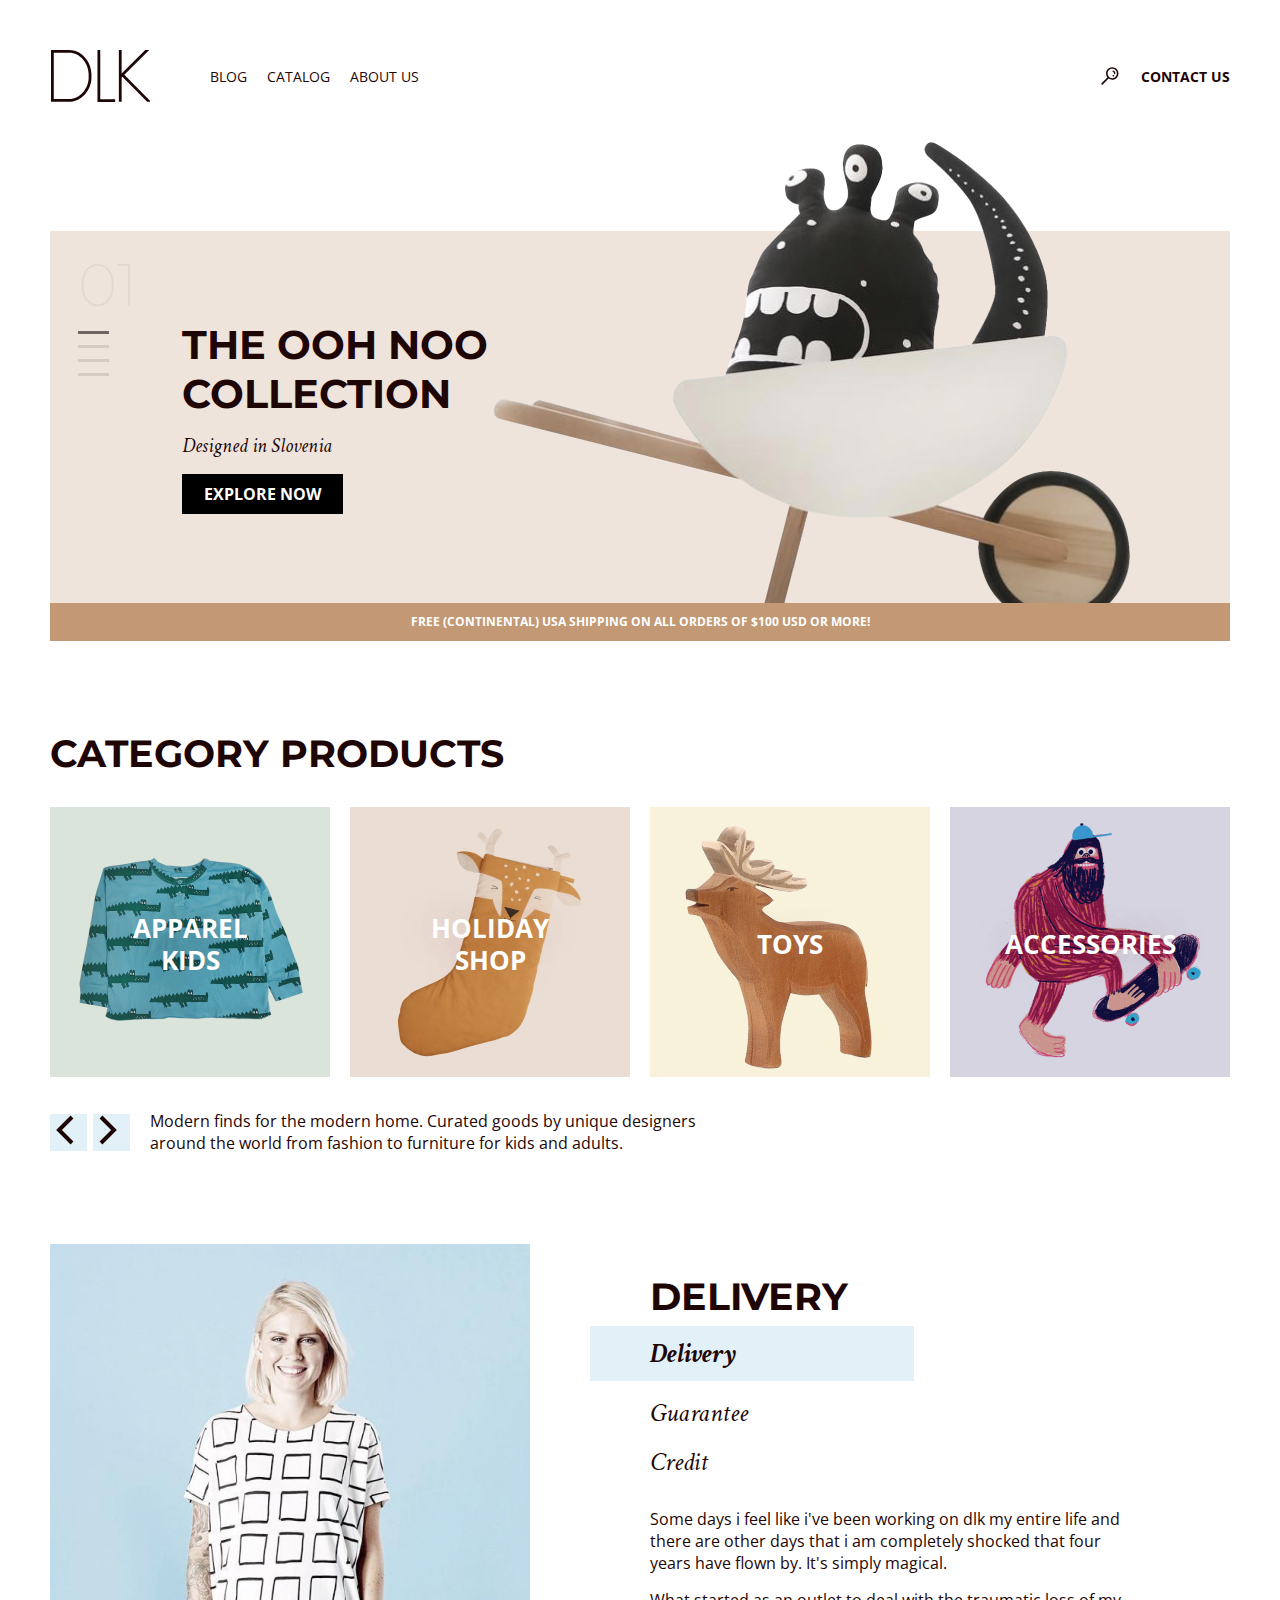
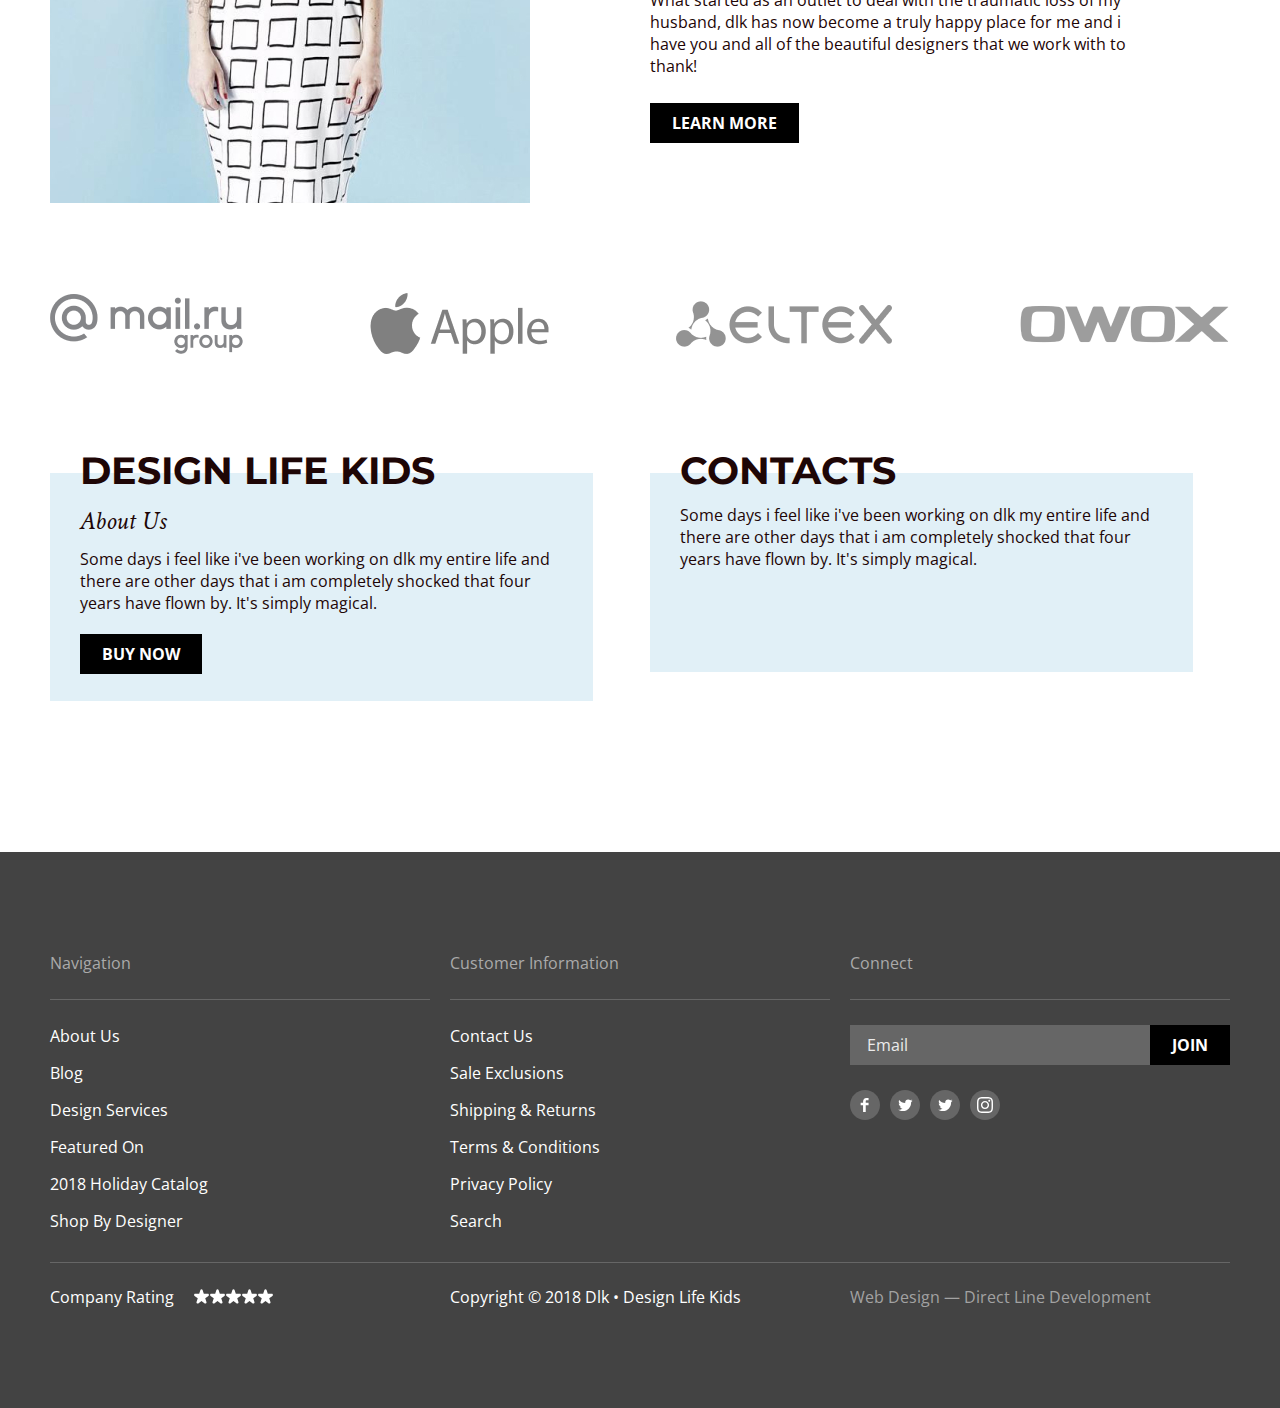
==== commit df5ab5ef: "fix: overflow in index.html" ====
--- a/index.html
+++ b/index.html
@@ -17,7 +17,7 @@
     />
   </head>
   <body>
-    <header class="header header--big">
+    <header class="header">
       <div class="container">
         <div class="header-wrapper">
           <div class="links-wrapper">
@@ -30,7 +30,7 @@
             <nav>
               <ul class="header-nav">
                 <li>
-                  <a href="#" class="header-nav__link">Blog</a>
+                  <a href="./pages/blog.html" class="header-nav__link">Blog</a>
                 </li>
                 <li>
                   <a href="./pages/catalog.html" class="header-nav__link"
@@ -96,44 +96,36 @@
         <div class="container">
           <h2 class="subtitle">Category Products</h2>
           <ul class="category-list">
-            <li>
-              <div class="category-list-wrapper">
-                <img
-                  src="./static/img/apparel_kids.jpg"
-                  alt="Image: Apparel Kids"
-                  class="category-list__item"
-                /><a href="#"> <h4 class="groups">APPAREL KIDS</h4></a>
-              </div>
-            </li>
-            <li>
-              <div class="category-list-wrapper">
-                <img
-                  src="./static/img/holiday_shop.jpg"
-                  alt="Image: Holiday Shop"
-                  class="category-list__item"
-                />
-                <a href="#"> <h4 class="groups">HOLIDAY SHOP</h4></a>
-              </div>
-            </li>
-            <li>
-              <div class="category-list-wrapper">
-                <img
-                  src="./static/img/toys.jpg"
-                  alt="Image: Toys"
-                  class="category-list__item"
-                />
-                <a href="./pages/toys.html"> <h4 class="groups">TOYS</h4></a>
-              </div>
-            </li>
-            <li>
-              <div class="category-list-wrapper">
-                <img
-                  src="./static/img/accessories.jpg"
-                  alt="Image: Accessories"
-                  class="category-list__item"
-                />
-                <a href="#"> <h4 class="groups">ACCESSORIES</h4></a>
-              </div>
+            <li class="category-list__item">
+              <img
+                src="./static/img/apparel_kids.jpg"
+                alt="Image: Apparel Kids"
+                class="category-list__image"
+              /><a href="#"> <h4 class="groups">APPAREL KIDS</h4></a>
+            </li>
+            <li class="category-list__item">
+              <img
+                src="./static/img/holiday_shop.jpg"
+                alt="Image: Holiday Shop"
+                class="category-list__image"
+              />
+              <a href="#"> <h4 class="groups">HOLIDAY SHOP</h4></a>
+            </li>
+            <li class="category-list__item">
+              <img
+                src="./static/img/toys.jpg"
+                alt="Image: Toys"
+                class="category-list__image"
+              />
+              <a href="./pages/toys.html"> <h4 class="groups">TOYS</h4></a>
+            </li>
+            <li class="category-list__item">
+              <img
+                src="./static/img/accessories.jpg"
+                alt="Image: Accessories"
+                class="category-list__image"
+              />
+              <a href="#"> <h4 class="groups">ACCESSORIES</h4></a>
             </li>
           </ul>
           <div class="arrows-wrapper">
@@ -167,13 +159,23 @@
               class="delivery-image"
             />
             <div class="delivery-info">
-              <h2 class="subtitle">Delivery</h2>
+              <h2 class="subtitle shift">Delivery</h2>
               <ul class="delivery-list">
-                <li><h3 class="italic">Delivery</h3></li>
-                <li><h3 class="italic">Guarantee</h3></li>
-                <li><h3 class="italic">Credit</h3></li>
+                <li>
+                  <h3
+                    class="italic delivery-list__title delivery-list__title--checked"
+                  >
+                    Delivery
+                  </h3>
+                </li>
+                <li>
+                  <h3 class="italic delivery-list__title shift">Guarantee</h3>
+                </li>
+                <li>
+                  <h3 class="italic delivery-list__title shift">Credit</h3>
+                </li>
               </ul>
-              <div class="info-wrapper">
+              <div class="info-wrapper shift">
                 <p class="info">
                   Some days i feel like i've been working on dlk my entire life
                   and there are other days that i am completely shocked that
@@ -186,7 +188,7 @@
                   with to thank!
                 </p>
               </div>
-              <a href="#" class="button button-link">LEARN MORE</a>
+              <a href="#" class="button button-link shift">LEARN MORE</a>
             </div>
           </div>
         </div>
@@ -209,7 +211,7 @@
       <div class="container">
         <div class="about-wrapper">
           <section class="design">
-            <h2 class="subtitle">Design Life Kids</h2>
+            <h2 class="subtitle subtitle--up">Design Life Kids</h2>
             <span class="italic">About Us</span>
             <p class="info">
               Some days i feel like i've been working on dlk my entire life and
@@ -219,12 +221,14 @@
             <a href="#" class="button button-link button-margin">buy now</a>
           </section>
           <section class="contacts">
-            <h2 class="subtitle">Contacts</h2>
-            <p class="info">
-              Some days i feel like i've been working on dlk my entire life and
-              there are other days that i am completely shocked that four years
-              have flown by. It's simply magical.
-            </p>
+            <div class="contacts-info">
+              <h2 class="subtitle subtitle--up">Contacts</h2>
+              <p class="info">
+                Some days i feel like i've been working on dlk my entire life
+                and there are other days that i am completely shocked that four
+                years have flown by. It's simply magical.
+              </p>
+            </div>
             <iframe
               src="https://www.google.com/maps/embed?pb=!1m18!1m12!1m3!1d2372.5508789216715!2d49.288043615981344!3d53.51221786997473!2m3!1f0!2f0!3f0!3m2!1i1024!2i768!4f13.1!3m3!1m2!1s0x416879ed1ada6fbd%3A0x751234490b1ca980!2sDirect%20Line%20Digital!5e0!3m2!1sru!2sru!4v1661177956763!5m2!1sru!2sru"
               width="483"
@@ -362,7 +366,6 @@
                 value="1"
                 aria-label="Ужасно"
                 class="rating__star"
-                checked
               />
               <input
                 type="radio"
@@ -397,8 +400,8 @@
           <span class="footer-bottom"
             >Copyright © 2018 Dlk • Design Life Kids</span
           >
-          <span class="footer-bottom footer-bottom--light"
-            >Web Design — Direct Line Development</span
+          <a href="#" class="footer-bottom footer-bottom--light"
+            >Web Design — Direct Line Development</a
           >
         </div>
       </div>
@@ -466,17 +469,24 @@
                 class="form__input message"
               ></textarea>
             </div>
-            <label class="personal form__personal">
-              <input type="checkbox" class="form__input checkbox" />
-              <div class="check"></div>
-              By clicking on the button, you consent to the processing of your
-              personal data
-            </label>
+            <div class="personal">
+              <input
+                type="checkbox"
+                class="form__input checkbox"
+                id="input-personal"
+                checked
+              />
+              <label for="input-personal" class="form__label"
+                >By clicking on the button, you consent to the processing of
+                your personal data</label
+              >
+            </div>
             <button type="submit" class="button" disabled>Submit</button>
           </div>
         </form>
       </div>
     </section>
+    <script src="./js/common.js"></script>
     <script src="./js/index.js"></script>
   </body>
 </html>
--- a/styles/common.css
+++ b/styles/common.css
@@ -3,7 +3,7 @@
 }
 
 body {
-  font-family: "Open Sans", sans-serif;
+  font-family: "Open Sans", Arial, sans-serif;
   font-style: normal;
   font-weight: 400;
   background-color: #fff;
@@ -48,12 +48,9 @@
 }
 
 .container-column {
+  position: relative;
   display: flex;
   flex-direction: column;
-}
-
-.section {
-  margin: 60px 0 50px 0;
 }
 
 .form-wrapper {
@@ -77,7 +74,7 @@
 }
 
 .form__label--roboto {
-  font-family: "Roboto";
+  font-family: "Roboto", Arial, sans-serif;
   line-height: 16px;
   margin-bottom: 6px;
 }
@@ -91,6 +88,12 @@
 .form__input {
   background: #ffffff;
   border: 1px solid rgba(0, 0, 0, 0.2);
+  outline: none;
+}
+
+.form__input:hover,
+.form__input:focus {
+  border-color: rgba(194, 153, 116, 0.7);
 }
 
 .name {
@@ -124,11 +127,62 @@
 .personal {
   display: flex;
   align-items: center;
-  padding-left: 35px;
+}
+
+.checkbox {
+  position: absolute;
+  z-index: -1;
+  opacity: 0;
+}
+
+.checkbox + label {
+  display: inline-flex;
+  align-items: center;
+  user-select: none;
+}
+
+.checkbox + label::before {
+  content: "";
+  display: inline-block;
+  width: 19px;
+  height: 19px;
+  background-image: url("../static/icons/checkbox_off.svg");
+  margin-right: 15px;
+  cursor: pointer;
+}
+
+.checkbox:checked + label::before {
+  background-image: url("../static/icons/checkbox_on.svg");
+}
+
+.radio {
+  position: absolute;
+  z-index: -1;
+  opacity: 0;
+}
+
+.radio + label {
+  display: inline-flex;
+  align-items: center;
+  user-select: none;
+}
+
+.radio + label::before {
+  content: "";
+  display: inline-block;
+  width: 20px;
+  height: 20px;
+  background-image: url("../static/icons/radio_off.svg");
+  margin-right: 10px;
+  cursor: pointer;
+}
+
+.radio:checked + label::before {
+  background-image: url("../static/icons/radio_on.svg");
 }
 
 .title {
-  font-family: "Montserrat", sans-serif;
+  font-family: "Montserrat", Arial, sans-serif;
   font-size: 40px;
   font-weight: 700;
   line-height: 49px;
@@ -136,19 +190,23 @@
 }
 
 .subtitle {
-  font-family: "Montserrat", sans-serif;
+  font-family: "Montserrat", Arial, sans-serif;
   font-size: 38px;
   font-weight: 700;
   line-height: 46px;
   text-transform: uppercase;
 }
 
+.subtitle--up {
+  margin-top: -25px;
+}
+
 .hidden {
   display: none;
 }
 
 .italic {
-  font-family: "Crimson Text", sans-serif;
+  font-family: "Crimson Text", Arial, sans-serif;
   font-style: italic;
   font-size: 26px;
   font-weight: 400;
@@ -157,15 +215,20 @@
 
 .groups {
   position: absolute;
-  top: 43%;
+  top: 50%;
+  left: 50%;
+  transform: translate(-50%, -50%);
   font-weight: 700;
   font-size: 26px;
   line-height: 32px;
   text-transform: uppercase;
   color: #ffffff;
   text-shadow: 0px 0px 40px rgba(147, 3, 3, 0.25);
-  width: 100%;
   text-align: center;
+}
+
+.groups:hover {
+  text-decoration: underline;
 }
 
 .info {
@@ -192,6 +255,10 @@
   background: #c29974;
 }
 
+.button:active {
+  background: #cfaf91;
+}
+
 .button:disabled {
   background: #c1c1c1;
 }
@@ -201,29 +268,8 @@
   max-width: max-content;
 }
 
-.checkbox {
-  position: absolute;
-  appearance: none;
-}
-
-.check {
-  position: absolute;
-  width: 19px;
-  height: 19px;
-  background-image: url("../static/icons/checkbox_off.svg");
-  margin-left: -35px;
-}
-
-.checkbox:checked + .check {
-  background-image: url("../static/icons/checkbox_on.svg");
-}
-
 .header {
   margin: 50px 0 40px 0;
-}
-
-.header--big {
-  margin-bottom: 129px;
 }
 
 .header-wrapper {
@@ -271,10 +317,18 @@
 .search {
   width: 24px;
   height: 24px;
+  cursor: pointer;
 }
 
 .contact {
   font-weight: 700;
+}
+
+.logo:hover,
+.header-nav__link:hover,
+.search:hover,
+.contact:hover {
+  opacity: 0.5;
 }
 
 .breadcrumbs {
@@ -287,7 +341,7 @@
 }
 
 .breadcrumbs-list__item {
-  font-family: "Crimson Text", sans-serif;
+  font-family: "Crimson Text", Arial, sans-serif;
   font-style: italic;
   font-size: 20px;
   font-weight: 400;
@@ -317,11 +371,23 @@
 }
 
 .pagination__link {
-  font-family: "Montserrat", sans-serif;
+  font-family: "Montserrat", Arial, sans-serif;
   font-weight: 700;
   font-size: 16px;
   line-height: 20px;
   text-transform: uppercase;
+}
+
+.pagination__link:hover {
+  color: #aaaaaa;
+}
+
+.pagination__link--active {
+  color: #c29974;
+}
+
+.dart {
+  fill: #1e0606;
 }
 
 .arrow {
@@ -336,7 +402,18 @@
 .arrow__icon {
   width: inherit;
   height: inherit;
+  stroke: #1e0606;
   opacity: 0.12;
+}
+
+.arrow__icon:hover {
+  stroke: #c29974;
+  opacity: 1;
+}
+
+.arrow__icon:active {
+  stroke: #c29974;
+  opacity: 0.7;
 }
 
 .footer {
@@ -347,7 +424,7 @@
 .footer-wrapper {
   display: flex;
   justify-content: space-between;
-  margin-bottom: 23px;
+  margin-bottom: 30px;
 }
 
 .footer-title {
@@ -355,9 +432,9 @@
   font-weight: 400;
   line-height: 22px;
   color: #aaaaaa;
-  margin-bottom: 23px;
+  margin-bottom: 25px;
   border-bottom: 1px solid #666666;
-  padding-bottom: 28px;
+  padding-bottom: 25px;
 }
 
 .footer-section {
@@ -377,6 +454,16 @@
   font-weight: 400;
   line-height: 22px;
   color: #ffffff;
+}
+
+.footer-nav__link:hover,
+.social-list__icon:hover {
+  opacity: 0.5;
+}
+
+.footer-nav__link:active,
+.social-list__icon:active {
+  opacity: 0.2;
 }
 
 .footer-form {
@@ -389,6 +476,12 @@
   background: #666666;
   border: none;
   box-shadow: none;
+  outline: none;
+}
+
+.footer-input:hover,
+.footer-input:focus {
+  border: 1px solid #fffdfd;
 }
 
 .footer-input::placeholder {
@@ -442,6 +535,14 @@
   background-image: url("../static/icons/star.svg");
   background-size: 1em auto;
   background-repeat: repeat-x;
+}
+
+.rating__caption {
+  float: left;
+}
+
+.rating__caption--hovered {
+  color: #c29974;
 }
 
 .rating__star {
@@ -459,7 +560,15 @@
 }
 
 .rating__star:checked {
-  background-image: url("../static/icons/star-click.svg");
+  background-image: url("../static/icons/star_click.svg");
+}
+
+.rating__star:hover {
+  background-image: url("../static/icons/star_hover.svg");
+}
+
+.rating__star:hover ~ .rating__star {
+  background-image: url("../static/icons/star.svg");
 }
 
 .rating__star:nth-of-type(1) {
@@ -487,10 +596,6 @@
   width: 5em;
 }
 
-.rating__caption {
-  float: left;
-}
-
 .rating,
 .footer-bottom {
   width: 380px;
@@ -499,3 +604,9 @@
 .footer-bottom--light {
   color: #a2a2a2;
 }
+
+.footer-bottom--light:hover,
+.footer-bottom--light:active {
+  color: #fff;
+  text-decoration: underline;
+}
--- a/styles/style.css
+++ b/styles/style.css
@@ -6,7 +6,7 @@
 }
 
 .main {
-  position: relative;
+  margin-top: 129px;
 }
 
 .main-background {
@@ -20,7 +20,7 @@
 }
 
 .count {
-  font-family: "Montserrat", sans-serif;
+  font-family: "Montserrat", Arial, sans-serif;
   font-weight: 200;
   font-size: 60px;
   line-height: 73px;
@@ -32,11 +32,13 @@
   flex-direction: column;
   row-gap: 11px;
   width: 31px;
+  margin-top: 10px;
 }
 
 .control {
   width: 31px;
   height: 3px;
+  border: none;
   margin: 0;
   padding: 0;
   cursor: pointer;
@@ -46,6 +48,12 @@
   display: block;
   width: inherit;
   height: inherit;
+  background-color: #d6cac2;
+}
+
+.control__line:hover,
+.control__line--checked {
+  background-color: rgba(30, 6, 6, 0.6);
 }
 
 .main-info {
@@ -57,7 +65,7 @@
 }
 
 .designed {
-  font-family: "Crimson Text", sans-serif;
+  font-family: "Crimson Text", Arial, sans-serif;
   font-style: italic;
   font-size: 20px;
   font-weight: 400;
@@ -67,7 +75,7 @@
 .banner {
   position: absolute;
   top: -89px;
-  right: 460px;
+  right: 100px;
   width: 636px;
 }
 
@@ -90,11 +98,11 @@
   margin: 30px 0 30px 0;
 }
 
-.category-list-wrapper {
+.category-list__item {
   position: relative;
 }
 
-.category-list__item {
+.category-list__image {
   width: 280px;
   height: 270px;
 }
@@ -122,6 +130,7 @@
 .arrows-button__icon {
   width: inherit;
   height: inherit;
+  stroke: #1e0606;
 }
 
 .delivery-wrapper {
@@ -131,19 +140,33 @@
 
 .delivery-image {
   width: 480px;
+  height: 559px;
 }
 
 .delivery-info {
   max-width: 540px;
-  padding-left: 60px;
   margin: 30px 0 57px 0;
 }
 
+.shift {
+  margin-left: 60px;
+}
+
 .delivery-list {
   display: flex;
   flex-direction: column;
-  row-gap: 21px;
-  margin: 17px 0 29px 0;
+  row-gap: 15px;
+  margin: 6px 0 29px 0;
+}
+
+.delivery-list__title {
+  display: inline-block;
+}
+
+.delivery-list__title--checked {
+  font-weight: 700;
+  background-color: rgba(112, 187, 220, 0.2);
+  padding: 11px 178px 10px 60px;
 }
 
 .info-wrapper {
@@ -160,44 +183,29 @@
 }
 
 .about-wrapper {
-  position: relative;
-  display: flex;
-  column-gap: 87px;
+  display: flex;
+  column-gap: 57px;
+  padding-top: 25px;
   margin-bottom: 45px;
+  min-height: 359px;
 }
 
 .design,
-.contacts {
+.contacts-info {
   display: flex;
   flex-direction: column;
   row-gap: 10px;
-  z-index: 2;
-  max-width: 483px;
-  margin-left: 30px;
-}
-
-.design::after {
-  content: "";
-  display: block;
-  position: absolute;
-  top: 25px;
-  left: 0;
   width: 543px;
-  height: 228px;
+  height: fit-content;
   background-color: #e1f0f7;
-  z-index: -1;
-}
-
-.contacts::after {
-  content: "";
-  display: block;
-  position: absolute;
-  top: 25px;
-  right: 40px;
-  width: 543px;
-  height: 209px;
-  background-color: #e1f0f7;
-  z-index: -1;
+}
+
+.design {
+  padding: 0 30px 27px 30px;
+}
+
+.contacts-info {
+  padding: 0 30px 102px 30px;
 }
 
 .button-margin {
@@ -205,5 +213,8 @@
 }
 
 .map {
-  margin-top: 30px;
-}
+  position: relative;
+  top: -80px;
+  left: 30px;
+  margin-bottom: -80px;
+}
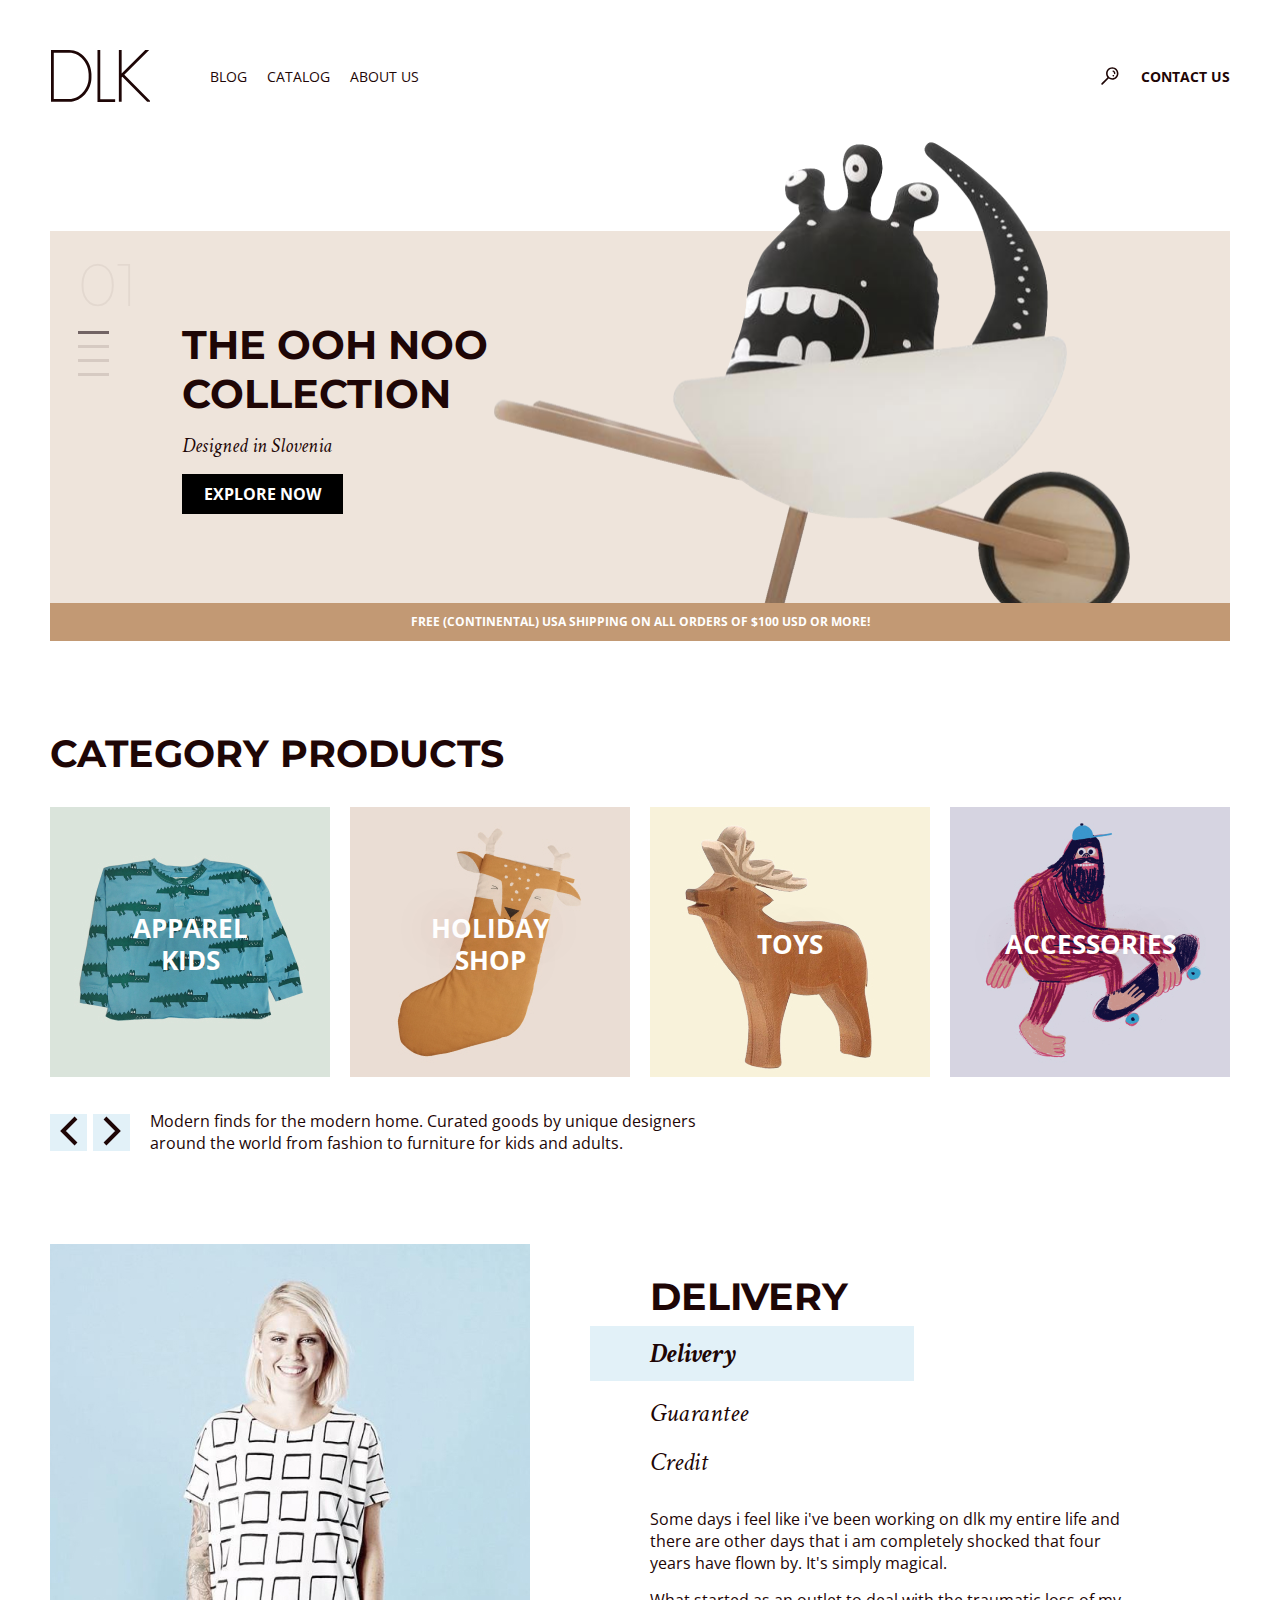
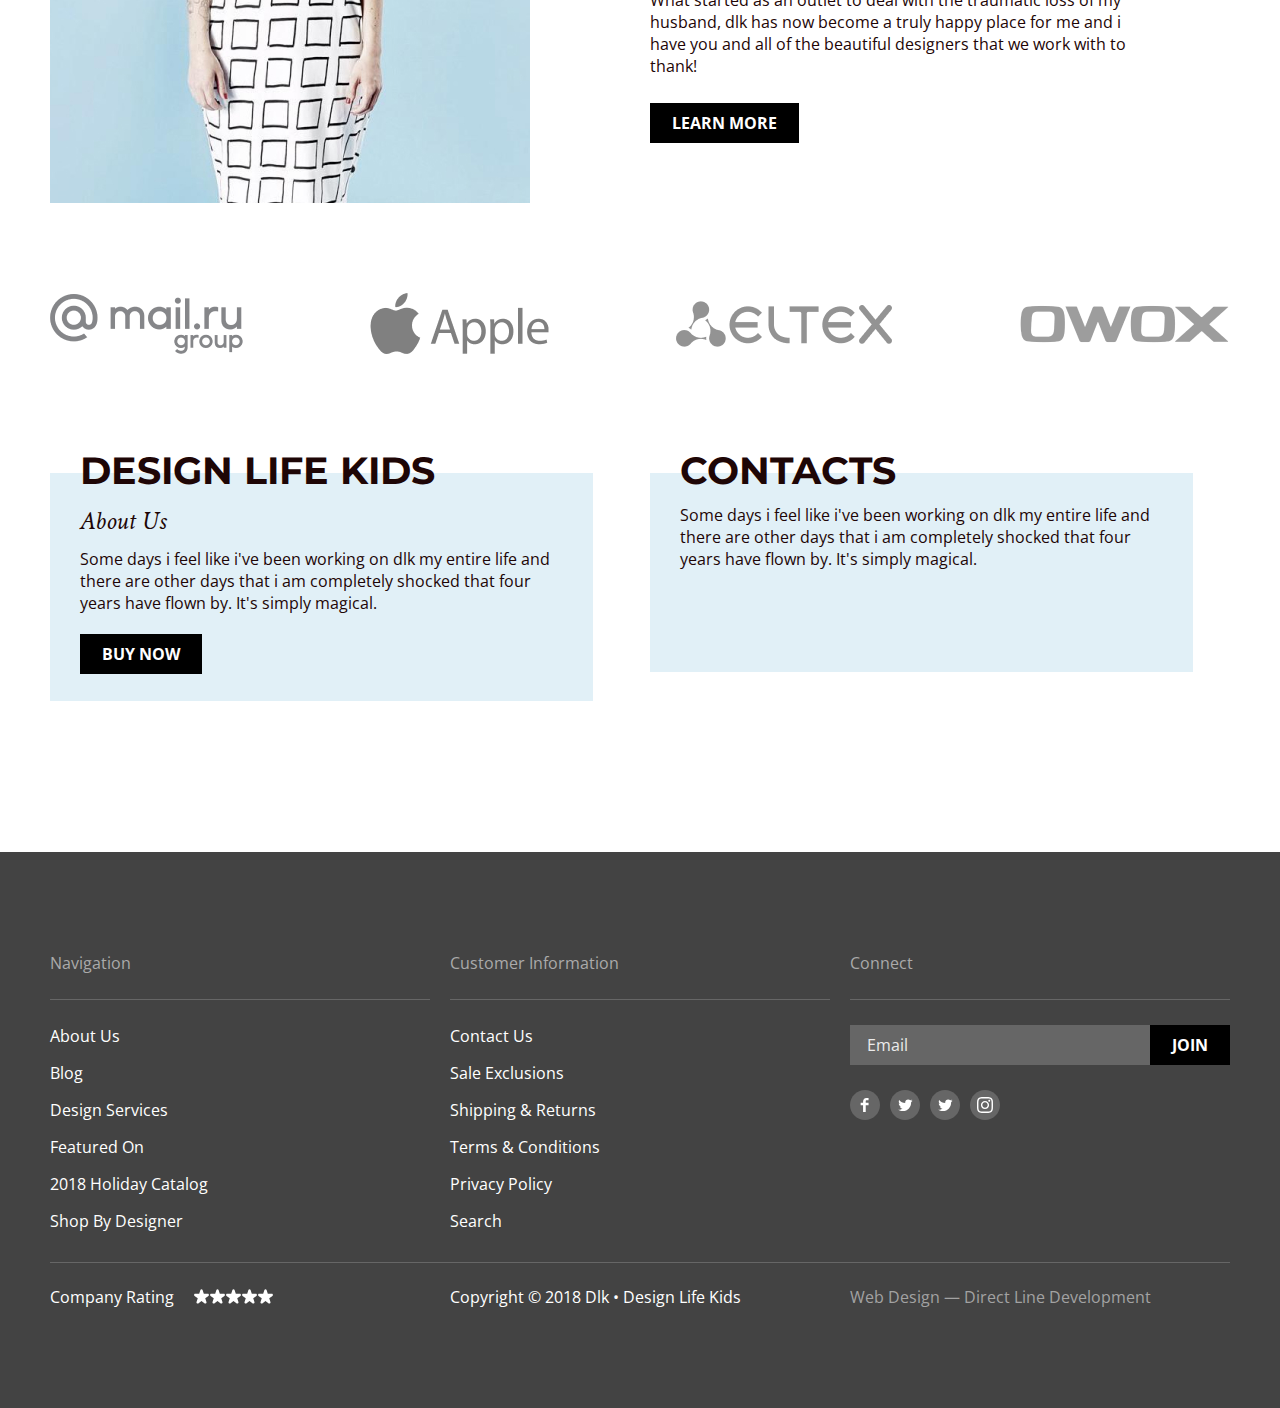
==== commit a1d51563: "added sizes for images" ====
--- a/index.html
+++ b/index.html
@@ -6,9 +6,9 @@
     <meta name="viewport" content="width=device-width, initial-scale=1.0" />
     <title>DLK</title>
     <link rel="stylesheet" href="styles/normalize.css" />
-    <link rel="stylesheet" href="styles/common.css" />
-    <link rel="stylesheet" href="styles/style.css" />
-    <link rel="stylesheet" href="styles/popup.css" />
+    <link rel="stylesheet" href="styles/common.min.css" />
+    <link rel="stylesheet" href="styles/style.min.css" />
+    <link rel="stylesheet" href="styles/popup.min.css" />
     <link rel="preconnect" href="https://fonts.googleapis.com" />
     <link rel="preconnect" href="https://fonts.gstatic.com" crossorigin />
     <link
@@ -22,7 +22,7 @@
         <div class="header-wrapper">
           <div class="links-wrapper">
             <a href="./index.html" class="logo">
-              <svg class="logo__image">
+              <svg class="logo__image" width="100" height="52">
                 <title>Icon: Logo</title>
                 <use xlink:href="./static/icons/sprite.svg#logo"></use>
               </svg>
@@ -44,7 +44,7 @@
             </nav>
           </div>
           <div class="search-wrapper">
-            <svg class="search">
+            <svg class="search" width="24" height="24">
               <title>Icon: Search</title>
               <use xlink:href="./static/icons/sprite.svg#search"></use>
             </svg>
@@ -89,6 +89,8 @@
             src="./static/img/monster.png"
             alt="Image: Monster"
             class="banner"
+            width="636"
+            height="490"
           />
         </div>
       </section>
@@ -101,6 +103,8 @@
                 src="./static/img/apparel_kids.jpg"
                 alt="Image: Apparel Kids"
                 class="category-list__image"
+                width="280"
+                height="270"
               /><a href="#"> <h4 class="groups">APPAREL KIDS</h4></a>
             </li>
             <li class="category-list__item">
@@ -108,6 +112,8 @@
                 src="./static/img/holiday_shop.jpg"
                 alt="Image: Holiday Shop"
                 class="category-list__image"
+                width="280"
+                height="270"
               />
               <a href="#"> <h4 class="groups">HOLIDAY SHOP</h4></a>
             </li>
@@ -116,6 +122,8 @@
                 src="./static/img/toys.jpg"
                 alt="Image: Toys"
                 class="category-list__image"
+                width="280"
+                height="270"
               />
               <a href="./pages/toys.html"> <h4 class="groups">TOYS</h4></a>
             </li>
@@ -124,6 +132,8 @@
                 src="./static/img/accessories.jpg"
                 alt="Image: Accessories"
                 class="category-list__image"
+                width="280"
+                height="270"
               />
               <a href="#"> <h4 class="groups">ACCESSORIES</h4></a>
             </li>
@@ -131,12 +141,12 @@
           <div class="arrows-wrapper">
             <div class="arrows">
               <button class="arrows-button">
-                <svg class="arrows-button__icon">
+                <svg class="arrows-button__icon" width="18" height="30">
                   <title>Icon: Arrow Prev</title>
                   <use xlink:href="./static/icons/sprite.svg#arrow_prev"></use>
                 </svg></button
               ><button class="arrows-button">
-                <svg class="arrows-button__icon">
+                <svg class="arrows-button__icon" width="18" height="30">
                   <title>Icon: Arrow Next</title>
                   <use xlink:href="./static/icons/sprite.svg#arrow_next"></use>
                 </svg>
@@ -157,6 +167,8 @@
               src="./static/img/delivery.jpg"
               alt="Image: Delivery"
               class="delivery-image"
+              width="480"
+              height="559"
             />
             <div class="delivery-info">
               <h2 class="subtitle shift">Delivery</h2>
@@ -198,12 +210,36 @@
           <h2 class="hidden">Awards</h2>
           <ul class="awards-list">
             <li>
-              <img src="./static/img/mailru.png" alt="Image: Mail Ru" />
-            </li>
-            <li><img src="./static/img/apple.png" alt="Image: Apple" /></li>
-            <li><img src="./static/img/eltex.png" alt="Image: Eltex" /></li>
+              <img
+                src="./static/img/mailru.png"
+                alt="Image: Mail Ru"
+                width="193"
+                height="60"
+              />
+            </li>
             <li>
-              <img src="./static/img/owox.png" alt="Image: Owox" />
+              <img
+                src="./static/img/apple.png"
+                alt="Image: Apple"
+                width="179"
+                height="61"
+              />
+            </li>
+            <li>
+              <img
+                src="./static/img/eltex.png"
+                alt="Image: Eltex"
+                width="216"
+                height="46"
+              />
+            </li>
+            <li>
+              <img
+                src="./static/img/owox.png"
+                alt="Image: Owox"
+                width="211"
+                height="40"
+              />
             </li>
           </ul>
         </div>
@@ -311,7 +347,7 @@
                   class="social-list__link"
                   target="_blank"
                 >
-                  <svg class="social-list__icon">
+                  <svg class="social-list__icon" width="30" height="30">
                     <title>Icon: Facebook</title>
                     <use xlink:href="./static/icons/sprite.svg#facebook"></use>
                   </svg>
@@ -323,7 +359,7 @@
                   class="social-list__link"
                   target="_blank"
                 >
-                  <svg class="social-list__icon">
+                  <svg class="social-list__icon" width="30" height="30">
                     <title>Icon: Twitter</title>
                     <use xlink:href="./static/icons/sprite.svg#twitter"></use>
                   </svg>
@@ -335,7 +371,7 @@
                   class="social-list__link"
                   target="_blank"
                 >
-                  <svg class="social-list__icon">
+                  <svg class="social-list__icon" width="30" height="30">
                     <title>Icon: Pinterest</title>
                     <use xlink:href="./static/icons/sprite.svg#pinterest"></use>
                   </svg>
@@ -347,7 +383,7 @@
                   class="social-list__link"
                   target="_blank"
                 >
-                  <svg class="social-list__icon">
+                  <svg class="social-list__icon" width="30" height="30">
                     <title>Icon: instagram</title>
                     <use xlink:href="./static/icons/sprite.svg#instagram"></use>
                   </svg>
@@ -413,7 +449,7 @@
       <!-- -->
       <div class="popup__dialog">
         <button class="close-button">
-          <svg class="close-button__icon">
+          <svg class="close-button__icon" width="25" height="25">
             <title>Icon: Close Button</title>
             <use xlink:href="./static/icons/sprite.svg#close"></use>
           </svg>
@@ -486,7 +522,7 @@
         </form>
       </div>
     </section>
-    <script src="./js/common.js"></script>
-    <script src="./js/index.js"></script>
+    <script src="./js/common.min.js"></script>
+    <script src="./js/index.min.js"></script>
   </body>
 </html>
--- a/styles/common.min.css
+++ b/styles/common.min.css
@@ -0,0 +1,509 @@
+* {
+  box-sizing: border-box;
+}
+body {
+  font-family: "Open Sans", Arial, sans-serif;
+  font-style: normal;
+  font-weight: 400;
+  background-color: #fff;
+  color: #1e0606;
+  margin: 0;
+}
+h1,
+h2,
+h3,
+h4,
+h5,
+h6,
+p {
+  margin: 0;
+}
+ul,
+ol {
+  padding: 0;
+  margin: 0;
+}
+li {
+  list-style-type: none;
+}
+a {
+  text-decoration: none;
+  color: #1e0606;
+}
+fieldset {
+  border: none;
+  margin: 0;
+  padding: 0;
+}
+.container {
+  max-width: 1180px;
+  margin: auto;
+}
+.container-column {
+  position: relative;
+  display: flex;
+  flex-direction: column;
+}
+.form-wrapper {
+  display: flex;
+  flex-direction: column;
+  row-gap: 20px;
+}
+.form {
+  width: 680px;
+  background-color: #e5eaf8;
+  padding: 42px 40px;
+}
+.form__label {
+  display: inline-block;
+  font-size: 14px;
+  font-weight: 400;
+  line-height: 19px;
+  margin-bottom: 3px;
+}
+.form__label--roboto {
+  font-family: "Roboto", Arial, sans-serif;
+  line-height: 16px;
+  margin-bottom: 6px;
+}
+.form__personal {
+  font-weight: 400;
+  font-size: 14px;
+  line-height: 19px;
+}
+.form__input {
+  background: #fff;
+  border: 1px solid rgba(0, 0, 0, 0.2);
+  outline: none;
+}
+.form__input:hover,
+.form__input:focus {
+  border-color: rgba(194, 153, 116, 0.7);
+}
+.name {
+  width: 600px;
+  min-height: 50px;
+}
+.name::placeholder {
+  padding-left: 20px;
+}
+.phone-email {
+  display: flex;
+}
+.phone,
+.email {
+  width: 290px;
+  min-height: 50px;
+}
+.message {
+  width: 600px;
+  min-height: 150px;
+  min-height: 150px;
+  resize: none;
+}
+.personal {
+  display: flex;
+  align-items: center;
+}
+.checkbox {
+  position: absolute;
+  z-index: -1;
+  opacity: 0;
+}
+.checkbox + label {
+  display: inline-flex;
+  align-items: center;
+  user-select: none;
+}
+.checkbox + label::before {
+  content: "";
+  display: inline-block;
+  width: 19px;
+  height: 19px;
+  background-image: url(../static/icons/checkbox_off.svg);
+  margin-right: 15px;
+  cursor: pointer;
+}
+.checkbox:checked + label::before {
+  background-image: url(../static/icons/checkbox_on.svg);
+}
+.radio {
+  position: absolute;
+  z-index: -1;
+  opacity: 0;
+}
+.radio + label {
+  display: inline-flex;
+  align-items: center;
+  user-select: none;
+}
+.radio + label::before {
+  content: "";
+  display: inline-block;
+  width: 20px;
+  height: 20px;
+  background-image: url(../static/icons/radio_off.svg);
+  margin-right: 10px;
+  cursor: pointer;
+}
+.radio:checked + label::before {
+  background-image: url(../static/icons/radio_on.svg);
+}
+.title {
+  font-family: "Montserrat", Arial, sans-serif;
+  font-size: 40px;
+  font-weight: 700;
+  line-height: 49px;
+  text-transform: uppercase;
+}
+.subtitle {
+  font-family: "Montserrat", Arial, sans-serif;
+  font-size: 38px;
+  font-weight: 700;
+  line-height: 46px;
+  text-transform: uppercase;
+}
+.subtitle--up {
+  margin-top: -25px;
+}
+.hidden {
+  display: none;
+}
+.italic {
+  font-family: "Crimson Text", Arial, sans-serif;
+  font-style: italic;
+  font-size: 26px;
+  font-weight: 400;
+  line-height: 34px;
+}
+.groups {
+  position: absolute;
+  top: 50%;
+  left: 50%;
+  transform: translate(-50%, -50%);
+  font-weight: 700;
+  font-size: 26px;
+  line-height: 32px;
+  text-transform: uppercase;
+  color: #fff;
+  text-shadow: 0 0 40px rgba(147, 3, 3, 0.25);
+  text-align: center;
+}
+.groups:hover {
+  text-decoration: underline;
+}
+.info {
+  font-size: 16px;
+  font-weight: 400;
+  line-height: 22px;
+}
+.button {
+  font-size: 16px;
+  font-weight: 700;
+  line-height: 22px;
+  text-align: center;
+  text-transform: uppercase;
+  color: #fff;
+  background: #000;
+  border: none;
+  max-width: max-content;
+  padding: 9px 22px;
+  cursor: pointer;
+}
+.button:hover {
+  background: #c29974;
+}
+.button:active {
+  background: #cfaf91;
+}
+.button:disabled {
+  background: #c1c1c1;
+}
+.button-link {
+  display: block;
+  max-width: max-content;
+}
+.header {
+  margin: 50px 0 40px;
+}
+.header-wrapper {
+  display: flex;
+  align-items: center;
+  justify-content: space-between;
+}
+.links-wrapper {
+  display: flex;
+  align-items: center;
+}
+.logo {
+  display: block;
+  width: 100px;
+  height: 52px;
+  margin-right: 60px;
+}
+.logo__image {
+  width: inherit;
+  height: inherit;
+}
+.header-nav {
+  display: flex;
+  align-items: center;
+  column-gap: 20px;
+}
+.header-nav__link,
+.contact {
+  font-size: 14px;
+  line-height: 19px;
+  text-transform: uppercase;
+}
+.search-wrapper {
+  display: flex;
+  align-items: center;
+  column-gap: 20px;
+}
+.search {
+  width: 24px;
+  height: 24px;
+  cursor: pointer;
+}
+.contact {
+  font-weight: 700;
+}
+.logo:hover,
+.header-nav__link:hover,
+.search:hover,
+.contact:hover {
+  opacity: 0.5;
+}
+.breadcrumbs {
+  margin-top: 15px;
+  margin-bottom: 50px;
+}
+.breadcrumbs-list {
+  display: flex;
+}
+.breadcrumbs-list__item {
+  font-family: "Crimson Text", Arial, sans-serif;
+  font-style: italic;
+  font-size: 20px;
+  font-weight: 400;
+  line-height: 26px;
+  margin-right: 20px;
+}
+.breadcrumbs-list__item:nth-last-child(1) {
+  opacity: 0.5;
+}
+.breadcrumbs-list__item:not(:last-child)::after {
+  content: url("../static/icons/small_arrow.svg");
+  margin-left: 20px;
+}
+.nav-list {
+  display: flex;
+  justify-content: space-between;
+  align-items: center;
+}
+.pagination {
+  display: flex;
+  justify-content: space-between;
+  width: 234px;
+}
+.pagination__link {
+  font-family: "Montserrat", Arial, sans-serif;
+  font-weight: 700;
+  font-size: 16px;
+  line-height: 20px;
+  text-transform: uppercase;
+}
+.pagination__link:hover {
+  color: #aaa;
+}
+.pagination__link--active {
+  color: #c29974;
+}
+.dart {
+  fill: #1e0606;
+}
+.arrow {
+  width: 30px;
+  height: 30px;
+  padding: 0;
+  background: transparent;
+  border: none;
+  cursor: pointer;
+}
+.arrow__icon {
+  width: 18px;
+  height: 30px;
+  stroke: #1e0606;
+  opacity: 0.12;
+}
+.arrow__icon:hover {
+  stroke: #c29974;
+  opacity: 1;
+}
+.arrow__icon:active {
+  stroke: #c29974;
+  opacity: 0.7;
+}
+.footer {
+  background-color: #434343;
+  padding: 100px 0;
+}
+.footer-wrapper {
+  display: flex;
+  justify-content: space-between;
+  margin-bottom: 30px;
+}
+.footer-title {
+  font-size: 16px;
+  font-weight: 400;
+  line-height: 22px;
+  color: #aaa;
+  margin-bottom: 25px;
+  border-bottom: 1px solid #666;
+  padding-bottom: 25px;
+}
+.footer-section {
+  width: 380px;
+}
+.footer-nav {
+  display: flex;
+  flex-direction: column;
+  row-gap: 15px;
+}
+.footer-nav__link,
+.footer-bottom,
+.rating {
+  font-size: 16px;
+  font-weight: 400;
+  line-height: 22px;
+  color: #fff;
+}
+.footer-nav__link:hover,
+.social-list__icon:hover {
+  opacity: 0.5;
+}
+.footer-nav__link:active,
+.social-list__icon:active {
+  opacity: 0.2;
+}
+.footer-form {
+  display: flex;
+}
+.footer-input {
+  width: 300px;
+  min-height: 40px;
+  background: #666;
+  border: none;
+  box-shadow: none;
+  outline: none;
+}
+.footer-input:hover,
+.footer-input:focus {
+  border: 1px solid #fffdfd;
+}
+.footer-input::placeholder {
+  font-size: 16px;
+  font-weight: 400;
+  line-height: 22px;
+  color: #ebebeb;
+  padding-left: 15px;
+}
+.social-list {
+  display: flex;
+  align-items: center;
+  column-gap: 10px;
+  margin-top: 25px;
+}
+.social-list__link {
+  display: block;
+  width: 30px;
+  height: 30px;
+}
+.social-list__icon {
+  width: inherit;
+  height: inherit;
+}
+.footer-bottom-wrapper {
+  display: flex;
+  align-items: center;
+  justify-content: space-between;
+  border-top: 1px solid #666;
+  padding-top: 23px;
+}
+.rating {
+  display: flex;
+  align-items: center;
+  column-gap: 20px;
+}
+.rating:focus-within {
+  color: #c29974;
+}
+.rating-group {
+  position: relative;
+  width: 5em;
+  height: 1em;
+  background-image: url(../static/icons/star.svg);
+  background-size: 1em auto;
+  background-repeat: repeat-x;
+}
+.rating__caption {
+  float: left;
+}
+.rating__caption--hovered {
+  color: #c29974;
+}
+.rating__star {
+  position: absolute;
+  top: 0;
+  left: 0;
+  width: 1em;
+  height: 1em;
+  appearance: none;
+  background-size: 1em auto;
+  background-repeat: repeat-x;
+  font-size: inherit;
+  cursor: pointer;
+  margin: 0;
+}
+.rating__star:checked {
+  background-image: url(../static/icons/star_click.svg);
+}
+.rating__star:hover {
+  background-image: url(../static/icons/star_hover.svg);
+}
+.rating__star:hover ~ .rating__star {
+  background-image: url(../static/icons/star.svg);
+}
+.rating__star:nth-of-type(1) {
+  z-index: 5;
+  width: 1em;
+}
+.rating__star:nth-of-type(2) {
+  z-index: 4;
+  width: 2em;
+}
+.rating__star:nth-of-type(3) {
+  z-index: 3;
+  width: 3em;
+}
+.rating__star:nth-of-type(4) {
+  z-index: 2;
+  width: 4em;
+}
+.rating__star:nth-of-type(5) {
+  z-index: 1;
+  width: 5em;
+}
+.rating,
+.footer-bottom {
+  width: 380px;
+}
+.footer-bottom--light {
+  color: #a2a2a2;
+}
+.footer-bottom--light:hover,
+.footer-bottom--light:active {
+  color: #fff;
+  text-decoration: underline;
+}
--- a/styles/style.min.css
+++ b/styles/style.min.css
@@ -0,0 +1,188 @@
+.main,
+.category,
+.delivery,
+.awards {
+  margin-bottom: 90px;
+}
+.main {
+  margin-top: 129px;
+}
+.main-background {
+  display: flex;
+  column-gap: 44px;
+  background: #eee4db;
+}
+.count-wrapper {
+  margin: 17px 0 10px 28px;
+}
+.count {
+  font-family: "Montserrat", Arial, sans-serif;
+  font-weight: 200;
+  font-size: 60px;
+  line-height: 73px;
+  color: rgba(30, 6, 6, 0.05);
+}
+.control-wrapper {
+  display: flex;
+  flex-direction: column;
+  row-gap: 11px;
+  width: 31px;
+  margin-top: 10px;
+}
+.control {
+  width: 31px;
+  height: 3px;
+  border: none;
+  margin: 0;
+  padding: 0;
+  cursor: pointer;
+}
+.control__line {
+  display: block;
+  width: inherit;
+  height: inherit;
+  background-color: #d6cac2;
+}
+.control__line:hover,
+.control__line--checked {
+  background-color: rgba(30, 6, 6, 0.6);
+}
+.main-info {
+  display: flex;
+  flex-direction: column;
+  row-gap: 15px;
+  max-width: 307px;
+  margin: 89px 0;
+}
+.designed {
+  font-family: "Crimson Text", Arial, sans-serif;
+  font-style: italic;
+  font-size: 20px;
+  font-weight: 400;
+  line-height: 26px;
+}
+.banner {
+  position: absolute;
+  top: -89px;
+  right: 100px;
+  width: 636px;
+  height: 490px;
+}
+.offer {
+  font-weight: 700;
+  font-size: 12px;
+  line-height: 16px;
+  text-align: center;
+  text-transform: uppercase;
+  color: #fff;
+  background: #c29974;
+  padding: 11px 0;
+  z-index: 3;
+}
+.category-list {
+  display: flex;
+  justify-content: space-between;
+  flex-wrap: wrap;
+  margin: 30px 0;
+}
+.category-list__item {
+  position: relative;
+}
+.category-list__image {
+  width: 280px;
+  height: 270px;
+}
+.arrows-wrapper {
+  display: flex;
+  align-items: center;
+  column-gap: 20px;
+  max-width: 680px;
+}
+.arrows {
+  display: flex;
+  column-gap: 6px;
+}
+.arrows-button {
+  width: 37px;
+  height: 37px;
+  background: rgba(112, 187, 220, 0.2);
+  border: none;
+  cursor: pointer;
+  padding: 0;
+}
+.arrows-button__icon {
+  width: 18px;
+  height: 30px;
+  stroke: #1e0606;
+}
+.delivery-wrapper {
+  display: flex;
+  column-gap: 60px;
+}
+.delivery-image {
+  width: 480px;
+  height: 559px;
+}
+.delivery-info {
+  max-width: 540px;
+  margin: 30px 0 57px;
+}
+.shift {
+  margin-left: 60px;
+}
+.delivery-list {
+  display: flex;
+  flex-direction: column;
+  row-gap: 15px;
+  margin: 6px 0 29px;
+}
+.delivery-list__title {
+  display: inline-block;
+}
+.delivery-list__title--checked {
+  font-weight: 700;
+  background-color: rgba(112, 187, 220, 0.2);
+  padding: 11px 178px 10px 60px;
+}
+.info-wrapper {
+  display: flex;
+  flex-direction: column;
+  row-gap: 15px;
+  margin-bottom: 26px;
+}
+.awards-list {
+  display: flex;
+  justify-content: space-between;
+  align-items: center;
+}
+.about-wrapper {
+  display: flex;
+  column-gap: 57px;
+  padding-top: 25px;
+  margin-bottom: 45px;
+  min-height: 359px;
+}
+.design,
+.contacts-info {
+  display: flex;
+  flex-direction: column;
+  row-gap: 10px;
+  width: 543px;
+  height: fit-content;
+  background-color: #e1f0f7;
+}
+.design {
+  padding: 0 30px 27px;
+}
+.contacts-info {
+  padding: 0 30px 102px;
+}
+.button-margin {
+  margin-top: 10px;
+}
+.map {
+  position: relative;
+  top: -80px;
+  left: 30px;
+  margin-bottom: -80px;
+}
--- a/styles/popup.min.css
+++ b/styles/popup.min.css
@@ -0,0 +1,42 @@
+.popup {
+  visibility: hidden;
+}
+.popup--visible {
+  visibility: visible;
+}
+.popup__overlay {
+  position: fixed;
+  top: 0;
+  left: 0;
+  background-color: rgba(125, 151, 218, 0.8);
+  width: 100%;
+  height: 100%;
+  z-index: 10;
+}
+.popup__dialog {
+  position: fixed;
+  top: 50%;
+  left: 50%;
+  transform: translate(-50%, -50%);
+  z-index: 11;
+  width: 680px;
+}
+.close-button {
+  position: absolute;
+  top: 0;
+  right: -35px;
+  width: 25px;
+  height: 25px;
+  background-color: transparent;
+  border: none;
+  cursor: pointer;
+  padding: 0;
+}
+.close-button__icon {
+  width: inherit;
+  height: inherit;
+}
+.close-button__icon:hover,
+.close-button__icon:active {
+  opacity: 0.7;
+}
